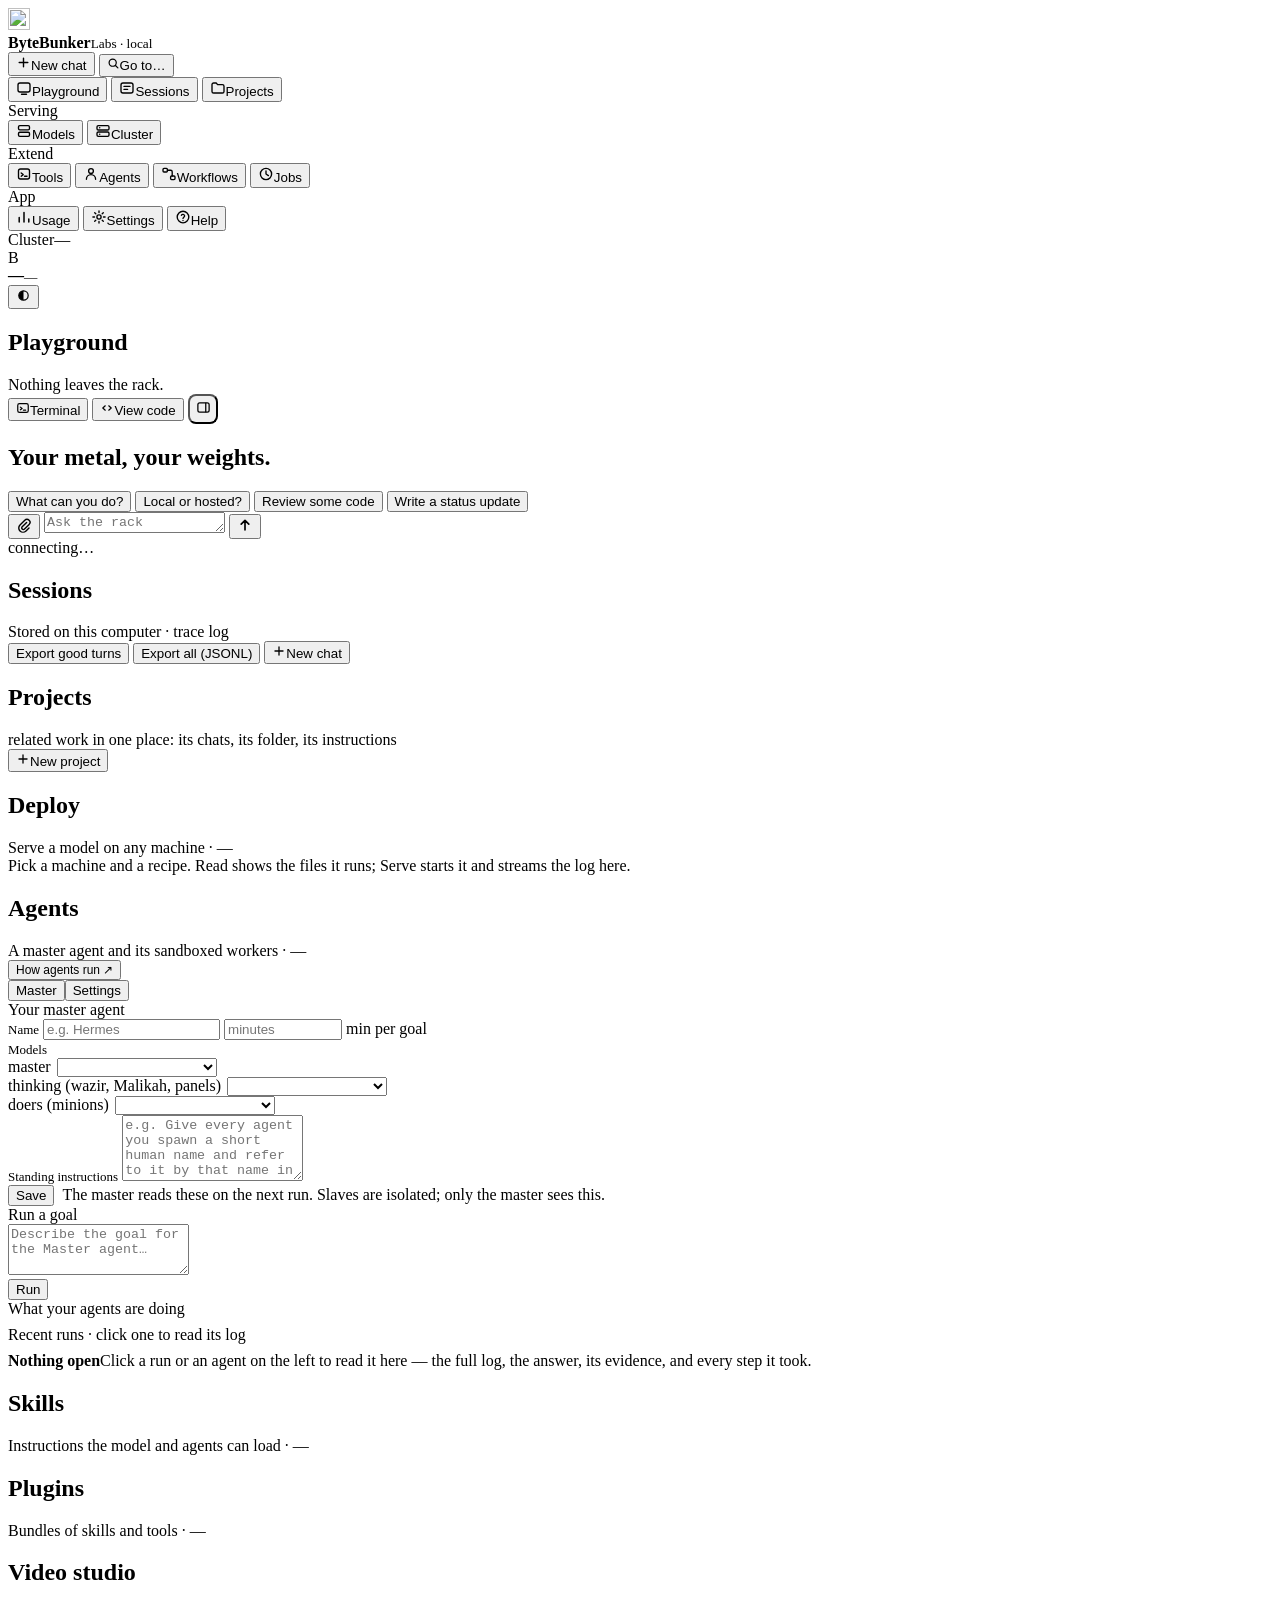
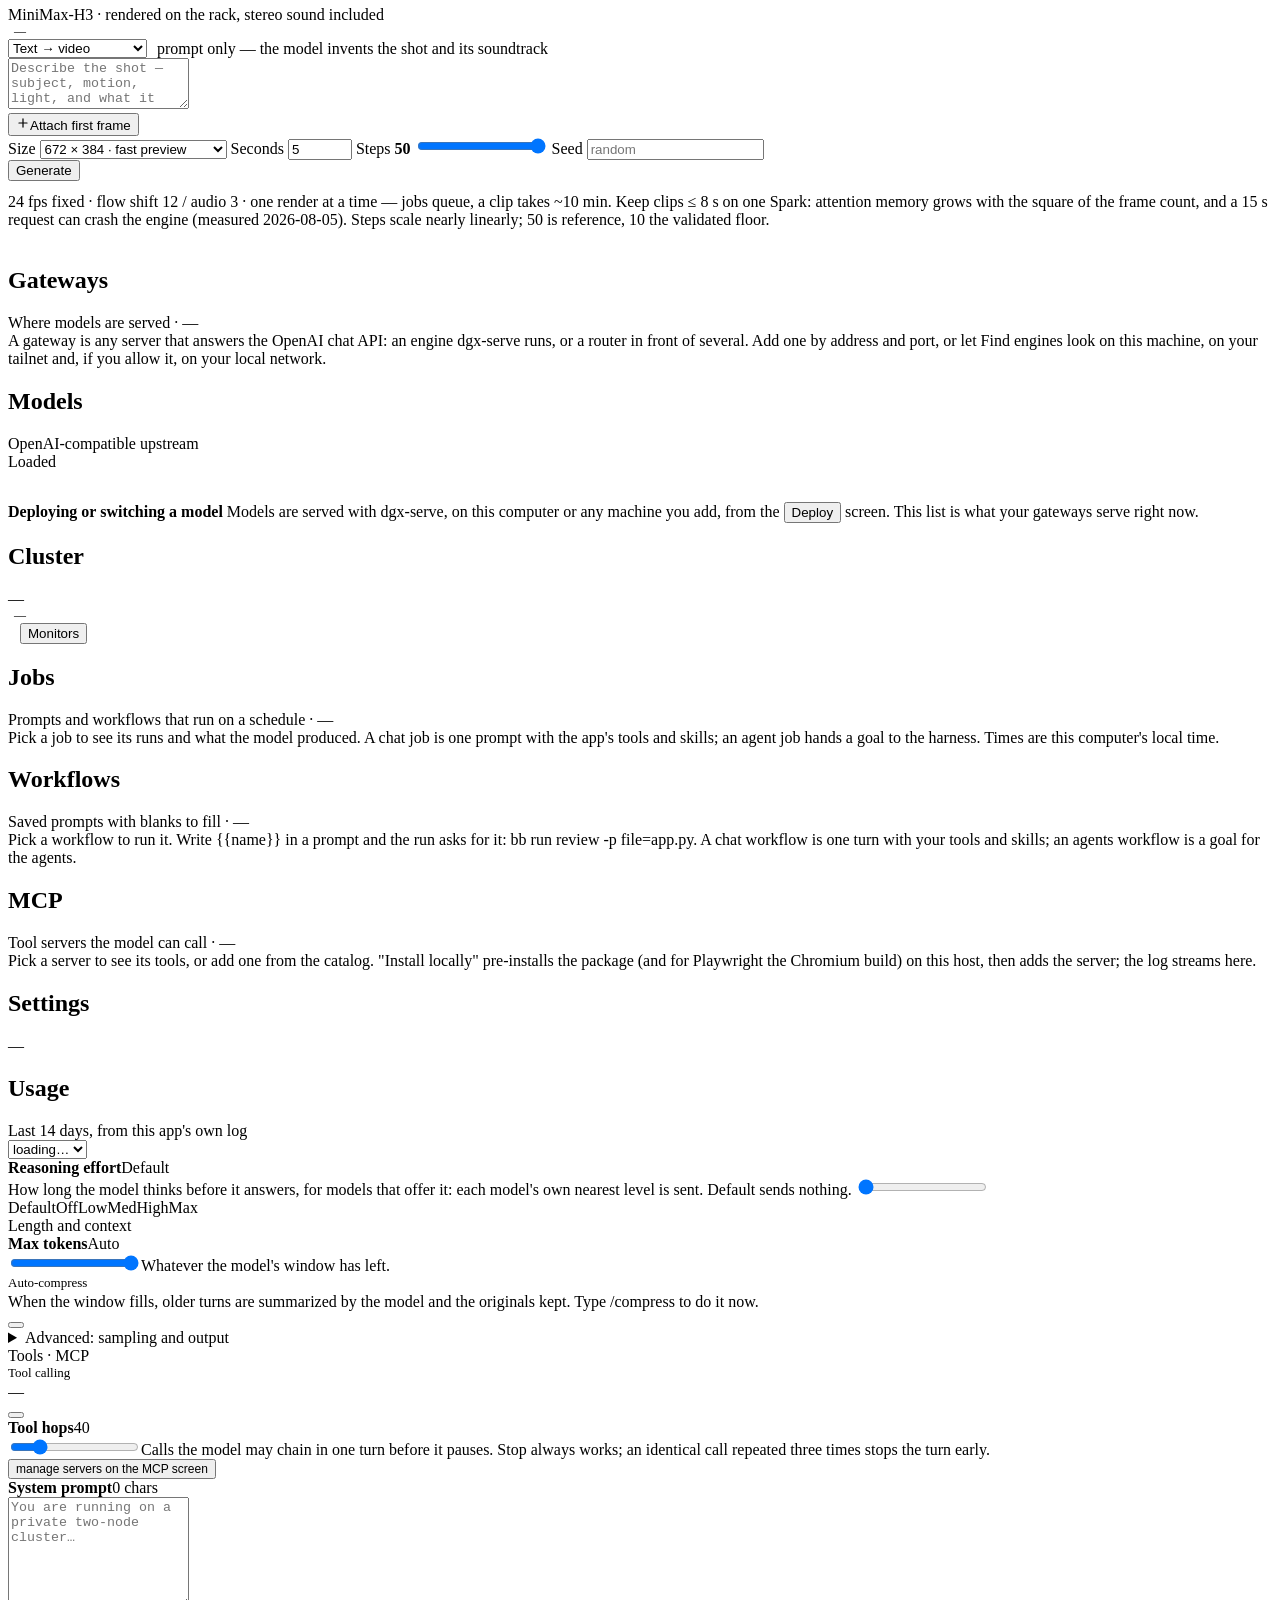
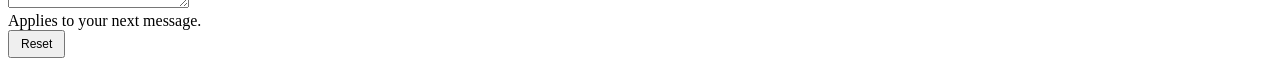
==== public/index.html @ a00d3d14 "Agents: Wrap up (the master answers now with what it has), a progress line while it works, and an ho" ====
<!doctype html>
<html lang="en">
<head>
<meta charset="utf-8">
<meta name="viewport" content="width=device-width, initial-scale=1">
<title>ByteBunker</title>
  <link rel="icon" href="/mark.svg" type="image/svg+xml">
<link rel="stylesheet" href="/console.css">
</head>
<body>
<div class="shell">

  <aside class="side">
    <div class="brand">
      <img class="brand-mark" src="/mark.svg" alt="" width="22" height="22">
      <div class="brand-name"><b>ByteBunker</b><small>Labs · local</small></div>
    </div>

    <button class="new-chat" id="new-chat"><svg width="15" height="15" viewBox="0 0 16 16" fill="none" stroke="currentColor" stroke-width="1.5" stroke-linecap="round"><path d="M8 3.4v9.2M3.4 8h9.2"/></svg>New chat</button>
    <button class="jump-btn" id="jump-btn" type="button" title="Jump to any screen, guide or action"><svg width="13" height="13" viewBox="0 0 16 16" fill="none" stroke="currentColor" stroke-width="1.5" stroke-linecap="round"><circle cx="7" cy="7" r="4.4"/><path d="m10.4 10.4 3 3"/></svg><span>Go to…</span><kbd></kbd></button>

    <nav class="nav">
      <button data-nav="playground"><svg width="16" height="16" viewBox="0 0 16 16" fill="none" stroke="currentColor" stroke-width="1.35" stroke-linecap="round"><rect x="2" y="3" width="12" height="9" rx="2"/><path d="M5.5 14.2h5"/></svg><span>Playground</span></button>
      <button data-nav="sessions"><svg width="16" height="16" viewBox="0 0 16 16" fill="none" stroke="currentColor" stroke-width="1.35" stroke-linecap="round"><rect x="2" y="3" width="12" height="10" rx="2"/><path d="M5 6.4h6M5 9.4h3.6"/></svg><span>Sessions</span></button>
      <button data-nav="projects"><svg width="16" height="16" viewBox="0 0 16 16" fill="none" stroke="currentColor" stroke-width="1.35" stroke-linejoin="round"><path d="M2 4.6A1.6 1.6 0 0 1 3.6 3h2.6l1.4 1.6h4.8A1.6 1.6 0 0 1 14 6.2v5.2a1.6 1.6 0 0 1-1.6 1.6H3.6A1.6 1.6 0 0 1 2 11.4z"/></svg><span>Projects</span></button>
      <button data-nav="video" id="nav-video" hidden><svg width="16" height="16" viewBox="0 0 16 16" fill="none" stroke="currentColor" stroke-width="1.35" stroke-linejoin="round"><rect x="2" y="3.2" width="12" height="9.6" rx="2"/><path d="M6.6 6l3.2 2-3.2 2z" fill="currentColor" stroke="none"/></svg><span>Video studio</span></button>
    </nav>

    <div class="nav-label">Serving</div>
    <nav class="nav">
      <button data-group="models" title="Models, Deploy and Gateways"><svg width="16" height="16" viewBox="0 0 16 16" fill="none" stroke="currentColor" stroke-width="1.35"><rect x="2.5" y="2.6" width="11" height="4.2" rx="1.3"/><rect x="2.5" y="9.2" width="11" height="4.2" rx="1.3"/></svg><span>Models</span></button>
      <button data-nav="cluster"><svg width="16" height="16" viewBox="0 0 16 16" fill="none" stroke="currentColor" stroke-width="1.35"><rect x="2" y="2.6" width="12" height="4.4" rx="1.3"/><rect x="2" y="9" width="12" height="4.4" rx="1.3"/><circle cx="4.7" cy="4.8" r="0.75" fill="currentColor" stroke="none"/><circle cx="4.7" cy="11.2" r="0.75" fill="currentColor" stroke="none"/></svg><span>Cluster</span></button>
    </nav>

    <div class="nav-label">Extend</div>
    <nav class="nav">
      <button data-group="tools" title="MCP servers, Skills and Plugins"><svg width="16" height="16" viewBox="0 0 16 16" fill="none" stroke="currentColor" stroke-width="1.35" stroke-linecap="round" stroke-linejoin="round"><rect x="2.5" y="3" width="11" height="10" rx="2"/><path d="M5.2 7l2 1.6-2 1.6M8.6 10.2h2.4"/></svg><span>Tools</span></button>
      <button data-nav="agents"><svg width="16" height="16" viewBox="0 0 16 16" fill="none" stroke="currentColor" stroke-width="1.35" stroke-linecap="round" stroke-linejoin="round"><circle cx="8" cy="5" r="2.4"/><path d="M3.4 13.2a4.6 4.6 0 0 1 9.2 0"/></svg><span>Agents</span></button>
      <button data-nav="workflows"><svg width="16" height="16" viewBox="0 0 16 16" fill="none" stroke="currentColor" stroke-width="1.35" stroke-linecap="round" stroke-linejoin="round"><rect x="2" y="2.4" width="4.4" height="3.6" rx="1"/><rect x="9.6" y="10" width="4.4" height="3.6" rx="1"/><path d="M6.4 4.2h3.2a1.6 1.6 0 0 1 1.6 1.6V10"/></svg><span>Workflows</span></button>
      <button data-nav="jobs"><svg width="16" height="16" viewBox="0 0 16 16" fill="none" stroke="currentColor" stroke-width="1.35" stroke-linecap="round" stroke-linejoin="round"><circle cx="8" cy="8" r="5.6"/><path d="M8 4.8V8l2.4 1.6"/></svg><span>Jobs</span></button>
    </nav>

    <div class="nav-label">App</div>
    <nav class="nav">
      <button data-nav="usage"><svg width="16" height="16" viewBox="0 0 16 16" fill="none" stroke="currentColor" stroke-width="1.5" stroke-linecap="round"><path d="M3.2 13V8.4M8 13V3.4M12.8 13v-3.1"/></svg><span>Usage</span></button>
      <button data-nav="settings"><svg width="16" height="16" viewBox="0 0 16 16" fill="none" stroke="currentColor" stroke-width="1.35" stroke-linecap="round" stroke-linejoin="round"><circle cx="8" cy="8" r="2.1"/><path d="M8 1.9v1.6M8 12.5v1.6M3.7 3.7l1.1 1.1M11.2 11.2l1.1 1.1M1.9 8h1.6M12.5 8h1.6M3.7 12.3l1.1-1.1M11.2 4.8l1.1-1.1"/></svg><span>Settings</span></button>
      <button type="button" id="nav-help"><svg width="16" height="16" viewBox="0 0 16 16" fill="none" stroke="currentColor" stroke-width="1.35" stroke-linecap="round"><circle cx="8" cy="8" r="5.8"/><path d="M6.4 6.3a1.7 1.7 0 0 1 3.2.6c0 1.1-1.6 1.4-1.6 2.5M8 11.4v.1"/></svg><span>Help</span></button>
    </nav>

    <div class="side-spacer"></div>

    <div class="side-cluster">
      <div class="side-cluster-head"><span>Cluster</span><span class="live" id="side-health"><span class="dot"></span>—</span></div>
      <div id="side-nodes" style="display:flex;flex-direction:column;gap:7px"></div>
    </div>

    <button type="button" class="update-chip" id="update-chip" hidden title="Check for a newer ByteBunker"><span class="dot"></span><span id="update-chip-text"></span></button>

    <div class="side-user">
      <div class="avatar" id="avatar">B</div>
      <div class="who"><b id="who-user">—</b><small class="mono" id="who-host">—</small></div>
      <button class="icon-btn" id="theme-btn" title="Toggle theme"><svg width="15" height="15" viewBox="0 0 16 16" fill="none" stroke="currentColor" stroke-width="1.3"><circle cx="8" cy="8" r="5"/><path d="M8 3a5 5 0 0 0 0 10z" fill="currentColor" stroke="none"/></svg></button>
    </div>
  </aside>

  <main>
    <div class="approvals" id="approvals" hidden></div>
    <aside class="help-panel" id="help-panel" hidden>
      <div class="help-top"><input class="text-input" id="help-search" placeholder="Search help"><button type="button" class="ghost-btn" id="help-home">Contents</button><button type="button" class="ghost-btn" id="help-close" aria-label="Close help">✕</button></div>
      <div class="help-body" id="help-body"></div>
    </aside>
    <div class="app-banner msg-note" id="app-banner" hidden><span id="app-banner-text"></span><button type="button" class="linky" id="app-banner-close">dismiss</button></div>
    <div class="chat-tabs sub-tabs group-tabs" id="group-models" hidden><button data-nav="models">Models</button><button data-nav="recipes">Deploy</button><button data-nav="gateways">Gateways</button></div>
    <div class="chat-tabs sub-tabs group-tabs" id="group-tools" hidden><button data-nav="mcp">MCP servers</button><button data-nav="skills">Skills</button><button data-nav="plugins">Plugins</button></div>
    <!-- Playground -->
    <section class="screen on" id="screen-playground">
      <header>
        <h1>Playground</h1><span class="sub">Nothing leaves the rack.</span><div class="grow"></div>
        <select class="text-input" id="project-select" title="The project this chat belongs to: its instructions, its folder" hidden style="max-width:190px;height:30px;padding:2px 8px;font-size:12.5px"></select>
        <button class="ghost-btn" id="terminal-btn" title="Continue this chat in a terminal, with bb, in the project's folder"><svg width="14" height="14" viewBox="0 0 16 16" fill="none" stroke="currentColor" stroke-width="1.4" stroke-linecap="round" stroke-linejoin="round"><rect x="2" y="3" width="12" height="10" rx="2"/><path d="M5 7l2 1.5L5 10M8.5 10.5H11"/></svg>Terminal</button>
        <button class="ghost-btn" id="code-btn"><svg width="14" height="14" viewBox="0 0 16 16" fill="none" stroke="currentColor" stroke-width="1.4" stroke-linecap="round" stroke-linejoin="round"><path d="M6 5.5 3.2 8 6 10.5M10 5.5 12.8 8 10 10.5"/></svg>View code</button>
        <button class="icon-btn" id="panel-btn" title="Toggle panel" style="width:30px;height:30px;border-radius:8px"><svg width="15" height="15" viewBox="0 0 16 16" fill="none" stroke="currentColor" stroke-width="1.35"><rect x="2" y="3" width="12" height="10" rx="2"/><path d="M10.4 3v10"/></svg></button>
      </header>
      <div class="chat-tabs" id="chat-tabs" hidden>
        <button class="on" data-view="chat">Chat</button>
        <button data-view="activity">Activity <span class="n" id="tab-activity-n"></span></button>
        <button data-view="files">Files <span class="n" id="tab-files-n"></span></button>
      </div>
      <div class="transcript" id="transcript">
        <div class="empty" id="empty-state">
          <h2>Your metal, your weights.</h2>
          <div class="first-run" id="first-run" hidden>
            <b>No engines connected yet</b>
            <span>ByteBunker talks to any OpenAI-compatible engine: litellm, vLLM, Ollama, LM Studio, llama.cpp. Let it look on this machine, your tailnet and, if you allow it, your local network. Or add one by address.</span>
            <div class="first-run-acts"><button class="solid-btn" id="first-run-find" type="button">Find engines</button><button class="ghost-btn" id="first-run-add" type="button">Add by address</button></div>
          </div>
          <div class="chips" id="starter-chips">
            <button class="chip-btn" data-chip="Explain what you can help me with, and what you cannot, in five short lines.">What can you do?</button>
            <button class="chip-btn" data-chip="Summarize the trade-offs between running a model on my own hardware and using a hosted API, in a table.">Local or hosted?</button>
            <button class="chip-btn" data-fill="Review this code for bugs and risky changes, most serious first:">Review some code</button>
            <button class="chip-btn" data-fill="Turn these notes into a clear, short status update for my team:">Write a status update</button>
          </div>
        </div>
        <div class="msgs" id="msgs" hidden></div>
        <div class="side-view" id="activity-view" hidden></div>
        <div class="side-view" id="files-view" hidden></div>
      </div>
      <div class="composer-wrap">
        <div class="composer">
          <div id="active-skills" class="active-skills" hidden></div>
          <div id="attach-chips" class="attach-chips" hidden></div>
          <div class="composer-box" id="composer-box">
            <button class="attach-btn" id="attach-btn" title="Attach files or images (or drop / paste them)" type="button"><svg width="16" height="16" viewBox="0 0 16 16" fill="none" stroke="currentColor" stroke-width="1.4" stroke-linecap="round" stroke-linejoin="round"><path d="M10.6 5.4 6.2 9.8a1.6 1.6 0 0 0 2.3 2.3l4.6-4.6a3 3 0 0 0-4.3-4.3L4 7.9a4.2 4.2 0 0 0 6 6l3-3"/></svg></button>
            <input type="file" id="attach-input" multiple hidden>
            <textarea id="input" rows="1" placeholder="Ask the rack something… (drop files or paste images here)"></textarea>
            <button class="send-btn" id="send-btn" title="Send"><svg width="16" height="16" viewBox="0 0 16 16" fill="none" stroke="currentColor" stroke-width="1.7" stroke-linecap="round" stroke-linejoin="round"><path d="M8 12.8V3.5M4.2 7.2 8 3.4l3.8 3.8"/></svg></button>
          </div>
          <div class="serving-line mono"><span id="serving-line">connecting…</span></div>
        </div>
      </div>
    </section>

    <!-- Sessions -->
    <section class="screen" id="screen-sessions">
      <header><h1>Sessions</h1><span class="sub">Stored on this computer · <span id="traces-sub">trace log</span></span><div class="grow"></div>
        <button class="ghost-btn" id="export-good" title="Turns you marked good, as chat-format JSONL with tools and reasoning">Export good turns</button>
        <button class="ghost-btn" id="export-all" title="Every turn ever recorded, as chat-format JSONL with tools and reasoning. Keys and passwords are redacted heuristically.">Export all (JSONL)</button>
        <button class="ghost-btn" id="new-chat-2"><svg width="14" height="14" viewBox="0 0 16 16" fill="none" stroke="currentColor" stroke-width="1.5" stroke-linecap="round"><path d="M8 3.4v9.2M3.4 8h9.2"/></svg>New chat</button>
      </header>
      <div class="scroll"><div id="sessions-box"></div></div>
    </section>

    <!-- Projects -->
    <section class="screen" id="screen-projects">
      <header><h1>Projects</h1><span class="sub" id="projects-sub">related work in one place: its chats, its folder, its instructions</span><div class="grow"></div>
        <button class="ghost-btn" id="new-project"><svg width="14" height="14" viewBox="0 0 16 16" fill="none" stroke="currentColor" stroke-width="1.5" stroke-linecap="round"><path d="M8 3.4v9.2M3.4 8h9.2"/></svg>New project</button>
      </header>
      <div class="scroll"><div id="projects-box" style="display:flex;flex-direction:column;gap:12px"></div></div>
    </section>

    <!-- Agents -->
    <section class="screen" id="screen-recipes">
      <header><h1>Deploy</h1><span class="sub">Serve a model on any machine · <span id="recipes-sub">—</span></span></header>
      <div class="scroll agents-grid">
        <div class="agents-left" id="recipes-left"></div>
        <aside class="agents-detail" id="recipes-detail"><div class="hint">Pick a machine and a recipe. Read shows the files it runs; Serve starts it and streams the log here.</div></aside>
      </div>
    </section>

    <section class="screen" id="screen-agents">
      <header><h1>Agents</h1><span class="sub">A master agent and its sandboxed workers · <span id="agents-sub">—</span></span><div class="grow"></div><button type="button" class="ghost-btn" id="agents-how" style="font-size:12px" title="On bytebunkerlabs.ai: how agents run, their sandbox and their access to your data">How agents run ↗</button></header>
      <div class="chat-tabs sub-tabs" id="agents-tabs"><button class="on" data-atab="master">Master</button><button data-atab="settings">Settings</button></div>
      <div class="scroll agents-grid">
        <div class="agents-left">
        <div class="card" id="agents-summary" data-apane="master"></div>
        <div id="agents-topology" class="card" data-apane="settings"></div>
        <div class="card" id="agents-master" data-apane="settings">
          <div class="glabel">Your master agent</div>
          <div class="prow" style="flex-direction:row;align-items:center;gap:10px">
            <b style="font-size:13px;font-weight:500;white-space:nowrap">Name</b>
            <input class="text-input" id="master-name" placeholder="e.g. Hermes" style="flex:1">
            <input class="text-input" id="run-timeout" type="number" min="5" max="1440" step="5" title="Wall-clock cap on one goal, in minutes" placeholder="minutes" style="width:110px">
            <span class="hint">min per goal</span>
          </div>
          <div class="prow" style="flex-direction:row;align-items:center;gap:10px;flex-wrap:wrap">
            <b style="font-size:13px;font-weight:500;white-space:nowrap">Models</b>
            <label class="hint" style="display:flex;align-items:center;gap:6px">master <select class="text-input" id="model-master" style="min-width:160px"></select></label>
            <label class="hint" style="display:flex;align-items:center;gap:6px">thinking (wazir, Malikah, panels) <select class="text-input" id="model-thinking" style="min-width:160px"></select></label>
            <label class="hint" style="display:flex;align-items:center;gap:6px">doers (minions) <select class="text-input" id="model-slave" style="min-width:160px"></select></label>
          </div>
          <div class="prow">
            <b style="font-size:13px;font-weight:500">Standing instructions</b>
            <textarea class="sys-input" id="master-instructions" rows="4" placeholder="e.g. Give every agent you spawn a short human name and refer to it by that name in all your updates."></textarea>
          </div>
          <div style="display:flex;gap:8px;align-items:center">
            <button class="solid-btn" id="master-save">Save</button>
            <span class="hint" id="master-note">The master reads these on the next run. Slaves are isolated; only the master sees this.</span>
          </div>
        </div>
        <div class="card" id="agents-launch" data-apane="master">
          <div class="glabel">Run a goal</div>
          <textarea id="agent-goal" class="sys-input" rows="3" placeholder="Describe the goal for the Master agent…"></textarea>
          <div style="display:flex;gap:8px;align-items:center">
            <button class="solid-btn" id="agent-run">Run</button>
            <button class="ghost-btn" id="agent-wrap" hidden title="The master answers now with what it has: no new workers">Wrap up</button>
            <button class="ghost-btn" id="agent-stop" hidden>Stop</button>
            <span class="hint" id="agent-launch-note"></span>
          </div>
          <pre id="agent-stream" class="skill-body" hidden style="max-height:420px"></pre>
        </div>
        <div data-apane="master">
          <div class="glabel" style="margin-bottom:8px">What your agents are doing</div>
          <div id="agents-slaves" class="cards-col"></div>
        </div>
        <div data-apane="master">
          <div class="glabel" style="margin-bottom:8px">Recent runs · click one to read its log</div>
          <div id="agents-runs" class="cards-col"></div>
        </div>
        </div>
        <aside id="agents-detail" class="agents-detail card">
          <div class="empty-state"><b>Nothing open</b><span>Click a run or an agent on the left to read it here — the full log, the answer, its evidence, and every step it took.</span></div>
        </aside>
      </div>
    </section>

    <!-- Skills -->
    <section class="screen" id="screen-skills">
      <header><h1>Skills</h1><span class="sub">Instructions the model and agents can load · <span id="skills-sub">—</span></span></header>
      <div class="scroll"><div id="skills-box" class="cards-col"></div></div>
    </section>

    <!-- Plugins -->
    <section class="screen" id="screen-plugins">
      <header><h1>Plugins</h1><span class="sub">Bundles of skills and tools · <span id="plugins-sub">—</span></span></header>
      <div class="scroll"><div id="plugins-box" class="cards-col"></div></div>
    </section>

    <!-- Video studio -->
    <section class="screen" id="screen-video">
      <header>
        <h1>Video studio</h1><span class="sub">MiniMax-H3 · rendered on the rack, stereo sound included</span><div class="grow"></div>
        <span class="live mono" id="video-live" style="display:flex;align-items:center;gap:6px;font-size:12px;color:var(--muted)"><span class="dot"></span>—</span>
      </header>
      <div class="scroll" style="display:flex;flex-direction:column;gap:18px">

        <div class="vcompose">
          <div style="display:flex;align-items:center;gap:10px;flex-wrap:wrap">
            <select class="text-input" id="vid-task" style="width:auto">
              <option value="t2va">Text → video</option>
              <option value="fl2va">First frame → video</option>
              <option value="ref2va">Reference → video</option>
            </select>
            <span class="hint" id="vid-task-hint">prompt only — the model invents the shot and its soundtrack</span>
          </div>

          <textarea class="sys-input" id="vid-prompt" rows="3" placeholder="Describe the shot — subject, motion, light, and what it should sound like…"></textarea>

          <div style="display:flex;align-items:center;gap:8px;flex-wrap:wrap" id="vid-ref-row" hidden>
            <button class="ghost-btn" id="vid-attach"><svg width="14" height="14" viewBox="0 0 16 16" fill="none" stroke="currentColor" stroke-width="1.4" stroke-linecap="round"><path d="M8 3.4v9.2M3.4 8h9.2"/></svg><span id="vid-attach-label">Attach first frame</span></button>
            <input type="file" id="vid-file" hidden>
            <div id="vid-chips" style="display:flex;gap:6px;flex-wrap:wrap"></div>
          </div>

          <div class="vparams">
            <label class="vparam"><span>Size</span>
              <select class="text-input" id="vid-size">
                <option value="672x384" selected>672 × 384 · fast preview</option>
                <option value="384x672">384 × 672 · fast portrait</option>
                <option value="1344x768">1344 × 768 · reference 16:9</option>
                <option value="768x1344">768 × 1344 · 9:16</option>
                <option value="768x768">768 × 768 · 1:1</option>
                <option value="1024x768">1024 × 768 · 4:3</option>
                <option value="1792x768">1792 × 768 · 21:9</option>
              </select>
            </label>
            <label class="vparam"><span>Seconds</span>
              <input class="text-input" id="vid-dur" type="number" min="4" max="15" step="0.1" value="5">
            </label>
            <label class="vparam"><span>Steps <b class="mono" id="vid-steps-val">50</b></span>
              <input type="range" id="vid-steps" min="10" max="50" step="1" value="50">
            </label>
            <label class="vparam"><span>Seed</span>
              <input class="text-input" id="vid-seed" placeholder="random">
            </label>
          </div>

          <div style="display:flex;align-items:center;gap:12px;flex-wrap:wrap">
            <button class="solid-btn" id="vid-go">Generate</button>
            <span class="hint">24 fps fixed · flow shift 12 / audio 3 · one render at a time — jobs queue, a clip takes ~10 min. Keep clips ≤ 8 s on one Spark: attention memory grows with the square of the frame count, and a 15 s request can crash the engine (measured 2026-08-05). Steps scale nearly linearly; 50 is reference, 10 the validated floor.</span>
          </div>
          <span class="hint" id="vid-err" style="color:var(--err)"></span>
        </div>

        <div class="empty-state" id="vid-empty" hidden><b id="vid-empty-title">—</b><span id="vid-empty-body"></span></div>
        <div id="vid-jobs" style="display:flex;flex-direction:column;gap:12px"></div>
      </div>
    </section>

    <!-- Models -->
    <section class="screen" id="screen-gateways">
      <header><h1>Gateways</h1><span class="sub">Where models are served · <span id="gateways-sub">—</span></span></header>
      <div class="scroll agents-grid">
        <div class="agents-left" id="gateways-left"></div>
        <aside class="agents-detail" id="gateways-detail"><div class="hint">A gateway is any server that answers the OpenAI chat API: an engine dgx-serve runs, or a router in front of several. Add one by address and port, or let Find engines look on this machine, on your tailnet and, if you allow it, on your local network.</div></aside>
      </div>
    </section>

    <section class="screen" id="screen-models">
      <header><h1>Models</h1><span class="sub" id="models-sub">OpenAI-compatible upstream</span></header>
      <div class="scroll" style="display:flex;flex-direction:column;gap:22px">
        <div style="display:flex;flex-direction:column;gap:9px">
          <span class="kv-label" style="font-weight:500">Loaded</span>
          <div id="loaded-models" style="display:flex;flex-direction:column;gap:9px"></div>
        </div>
        <div class="empty-state">
          <b>Deploying or switching a model</b>
          <span>Models are served with dgx-serve, on this computer or any machine you add, from the <button class="linky" type="button" id="models-to-recipes">Deploy</button> screen. This list is what your gateways serve right now.</span>
        </div>
      </div>
    </section>

    <!-- Fine-tuning -->

    <!-- Batch -->

    <!-- Cluster -->
    <section class="screen" id="screen-cluster">
      <header>
        <h1>Cluster</h1><span class="sub" id="cluster-sub">—</span><div class="grow"></div>
        <span class="live mono" style="display:flex;align-items:center;gap:6px;font-size:12px;color:var(--muted)" id="cluster-poll"><span class="dot"></span>—</span>
        <button class="ghost-btn" id="cluster-monitors-btn" type="button" style="margin-left:12px">Monitors</button>
      </header>
      <div class="scroll">
        <div id="cluster-monitors" hidden></div>
        <div id="cluster-note"></div>
        <div class="rk-summary" id="cluster-summary" hidden></div>
        <div class="rk-units" id="node-cards"></div>
        <div id="agents-obs" class="card-grid" style="margin-top:14px"></div>
        <div class="netcheck" id="netcheck-card" hidden>
          <div class="netcheck-head">
            <div>
              <b>Is it local?</b>
              <span class="hint">Every established connection of the serving engine, audited from inside its own pid namespace and tagged LOCAL or INTERNET. Measured, not assumed.</span>
            </div>
            <button class="ghost-btn" id="netcheck-btn">Verify now</button>
          </div>
          <pre class="netcheck-out mono" id="netcheck-out" hidden></pre>
          <div class="netcheck-verdict mono" id="netcheck-verdict"></div>
        </div>
      </div>
    </section>

    <!-- Usage -->
    <!-- Scheduled jobs -->
    <section class="screen" id="screen-jobs">
      <header><h1>Jobs</h1><span class="sub">Prompts and workflows that run on a schedule · <span id="jobs-sub">—</span></span></header>
      <div class="scroll agents-grid">
        <div class="agents-left" id="jobs-left"></div>
        <aside class="agents-detail" id="jobs-detail"><div class="hint">Pick a job to see its runs and what the model produced. A chat job is one prompt with the app's tools and skills; an agent job hands a goal to the harness. Times are this computer's local time.</div></aside>
      </div>
    </section>

    <!-- Workflows -->
    <section class="screen" id="screen-workflows">
      <header><h1>Workflows</h1><span class="sub">Saved prompts with blanks to fill · <span id="workflows-sub">—</span></span></header>
      <div class="scroll agents-grid">
        <div class="agents-left" id="workflows-left"></div>
        <aside class="agents-detail" id="workflows-detail"><div class="hint">Pick a workflow to run it. Write {{name}} in a prompt and the run asks for it: bb run review -p file=app.py. A chat workflow is one turn with your tools and skills; an agents workflow is a goal for the agents.</div></aside>
      </div>
    </section>

    <!-- MCP servers -->
    <section class="screen" id="screen-mcp">
      <header><h1>MCP</h1><span class="sub">Tool servers the model can call · <span id="mcp-sub">—</span></span></header>
      <div class="scroll agents-grid">
        <div class="agents-left" id="mcp-left"></div>
        <aside class="agents-detail" id="mcp-detail"><div class="hint">Pick a server to see its tools, or add one from the catalog. "Install locally" pre-installs the package (and for Playwright the Chromium build) on this host, then adds the server; the log streams here.</div></aside>
      </div>
    </section>

    <section class="screen" id="screen-settings">
      <header><h1>Settings</h1><span class="sub" id="settings-sub">—</span></header>
      <div class="scroll"><div class="cards-col" id="settings-box"></div></div>
    </section>

    <section class="screen" id="screen-usage">
      <header><h1>Usage</h1><span class="sub">Last 14 days, from this app's own log</span></header>
      <div class="scroll" style="display:flex;flex-direction:column;gap:14px" id="usage-box"></div>
    </section>
  </main>

  <!-- right panel -->
  <aside class="panel on" id="panel">
    <!-- params view -->
    <div id="panel-params" style="display:flex;flex-direction:column;height:100%;overflow:hidden">
      <div class="panel-scroll">
        <div class="pgroup">
          <div class="model-select">
            <select id="model-select"><option>loading…</option></select>
          </div>
          <div class="model-facts" id="model-facts"></div>
        </div>

        <div class="pgroup">
          <div class="prow">
            <div class="head"><b style="font-weight:600">Reasoning effort</b><span class="val" id="effort-val">Default</span></div>
            <span class="hint">How long the model thinks before it answers, for models that offer it: each model's own nearest level is sent. Default sends nothing.</span>
            <input type="range" id="effort" min="0" max="5" step="1" value="0">
            <div class="scale"><span>Default</span><span>Off</span><span>Low</span><span>Med</span><span>High</span><span>Max</span></div>
          </div>
        </div>

        <div class="pgroup">
          <span class="glabel">Length and context</span>
          <div class="prow"><div class="head"><b>Max tokens</b><span class="val" id="max-val">Auto</span></div><input type="range" id="maxtok" min="0" max="18" step="1" value="18"><span class="hint" id="max-hint">Whatever the model's window has left.</span></div>
          <div class="prow" style="flex-direction:row;align-items:center;justify-content:space-between;gap:12px">
            <div style="display:flex;flex-direction:column;gap:2px"><b style="font-size:13px;font-weight:500">Auto-compress</b><span class="hint">When the window fills, older turns are summarized by the model and the originals kept. Type <span class="mono">/compress</span> to do it now.</span></div>
            <button class="switch on" id="compress-switch"><span></span></button>
          </div>
        </div>

        <details class="pgroup adv" id="adv-params">
          <summary class="glabel">Advanced: sampling and output</summary>
          <div class="prow"><div class="head"><b>Temperature</b><span class="val" id="temp-val">0.70</span></div><input type="range" id="temp" min="0" max="2" step="0.05" value="0.7"></div>
          <div class="prow"><div class="head"><b>Top-p</b><span class="val" id="topp-val">0.95</span></div><input type="range" id="topp" min="0.05" max="1" step="0.01" value="0.95"></div>
          <div class="prow"><div class="head"><b>Top-k</b><span class="val" id="topk-val">40</span></div><input type="range" id="topk" min="0" max="200" step="1" value="40"></div>
          <div class="prow"><div class="head"><b>Repetition penalty</b><span class="val" id="rep-val">1.05</span></div><input type="range" id="rep" min="1" max="1.5" step="0.01" value="1.05"></div>
          <div class="prow" style="flex-direction:row;align-items:center;justify-content:space-between;gap:10px">
            <div style="display:flex;flex-direction:column;gap:2px"><b style="font-size:13px;font-weight:500">Seed</b><span class="hint">0 = nondeterministic</span></div>
            <input class="text-input" id="seed" value="0" style="width:88px;text-align:right">
          </div>
          <div class="prow" style="flex-direction:row;align-items:center;justify-content:space-between;gap:12px">
            <div style="display:flex;flex-direction:column;gap:2px"><b style="font-size:13px;font-weight:500">JSON mode</b><span class="hint">Constrain output to valid JSON.</span></div>
            <button class="switch" id="json-switch"><span></span></button>
          </div>
          <div class="prow">
            <b style="font-size:13px;font-weight:500">Stop sequences</b>
            <input class="text-input" id="stops" placeholder="comma separated">
          </div>
        </details>

        <div class="pgroup">
          <span class="glabel">Tools · MCP</span>
          <div class="prow" style="flex-direction:row;align-items:center;justify-content:space-between;gap:12px">
            <div style="display:flex;flex-direction:column;gap:2px"><b style="font-size:13px;font-weight:500">Tool calling</b><span class="hint" id="tools-count">—</span></div>
            <button class="switch on" id="tools-switch"><span></span></button>
          </div>
          <div class="prow"><div class="head"><b>Tool hops</b><span class="val" id="maxhops-val">40</span></div><input type="range" id="maxhops" min="1" max="200" step="1" value="40"><span class="hint">Calls the model may chain in one turn before it pauses. Stop always works; an identical call repeated three times stops the turn early.</span></div>
          <div id="tools-box" style="display:flex;flex-direction:column;gap:7px"></div>
          <button class="linky" type="button" id="mcp-manage" style="align-self:flex-start;font-size:12px">manage servers on the MCP screen</button>
        </div>

        <div class="pgroup">
          <div class="prow">
            <div class="head"><b style="font-weight:600">System prompt</b><span class="val" id="sys-len">0 chars</span></div>
            <textarea class="sys-input" id="sys" rows="7" placeholder="You are running on a private two-node cluster…"></textarea>
          </div>
        </div>
      </div>
      <div class="panel-foot">
        <span class="note">Applies to your next message.</span>
        <div class="grow" style="flex:1"></div>
        <button class="ghost-btn" id="reset-params" style="padding:5px 11px;font-size:12px">Reset</button>
      </div>
    </div>

    <!-- code view -->
    <div id="panel-code" style="display:none;flex-direction:column;height:100%;overflow:hidden">
      <div class="panel-head">
        <b>Request</b><small class="mono">python · openai</small>
        <div style="flex:1"></div>
        <button class="icon-btn" id="code-close" style="width:26px;height:26px"><svg width="13" height="13" viewBox="0 0 16 16" fill="none" stroke="currentColor" stroke-width="1.5" stroke-linecap="round"><path d="M4 4l8 8M12 4l-8 8"/></svg></button>
      </div>
      <div class="code-scroll"><pre id="code-snippet"></pre></div>
      <div class="code-foot">Endpoint is plain OpenAI-compatible — point any SDK at <span class="mono" id="code-endpoint" style="color:var(--muted)"></span>.</div>
    </div>
  </aside>
</div>

<script src="/console.js"></script>
</body>
</html>
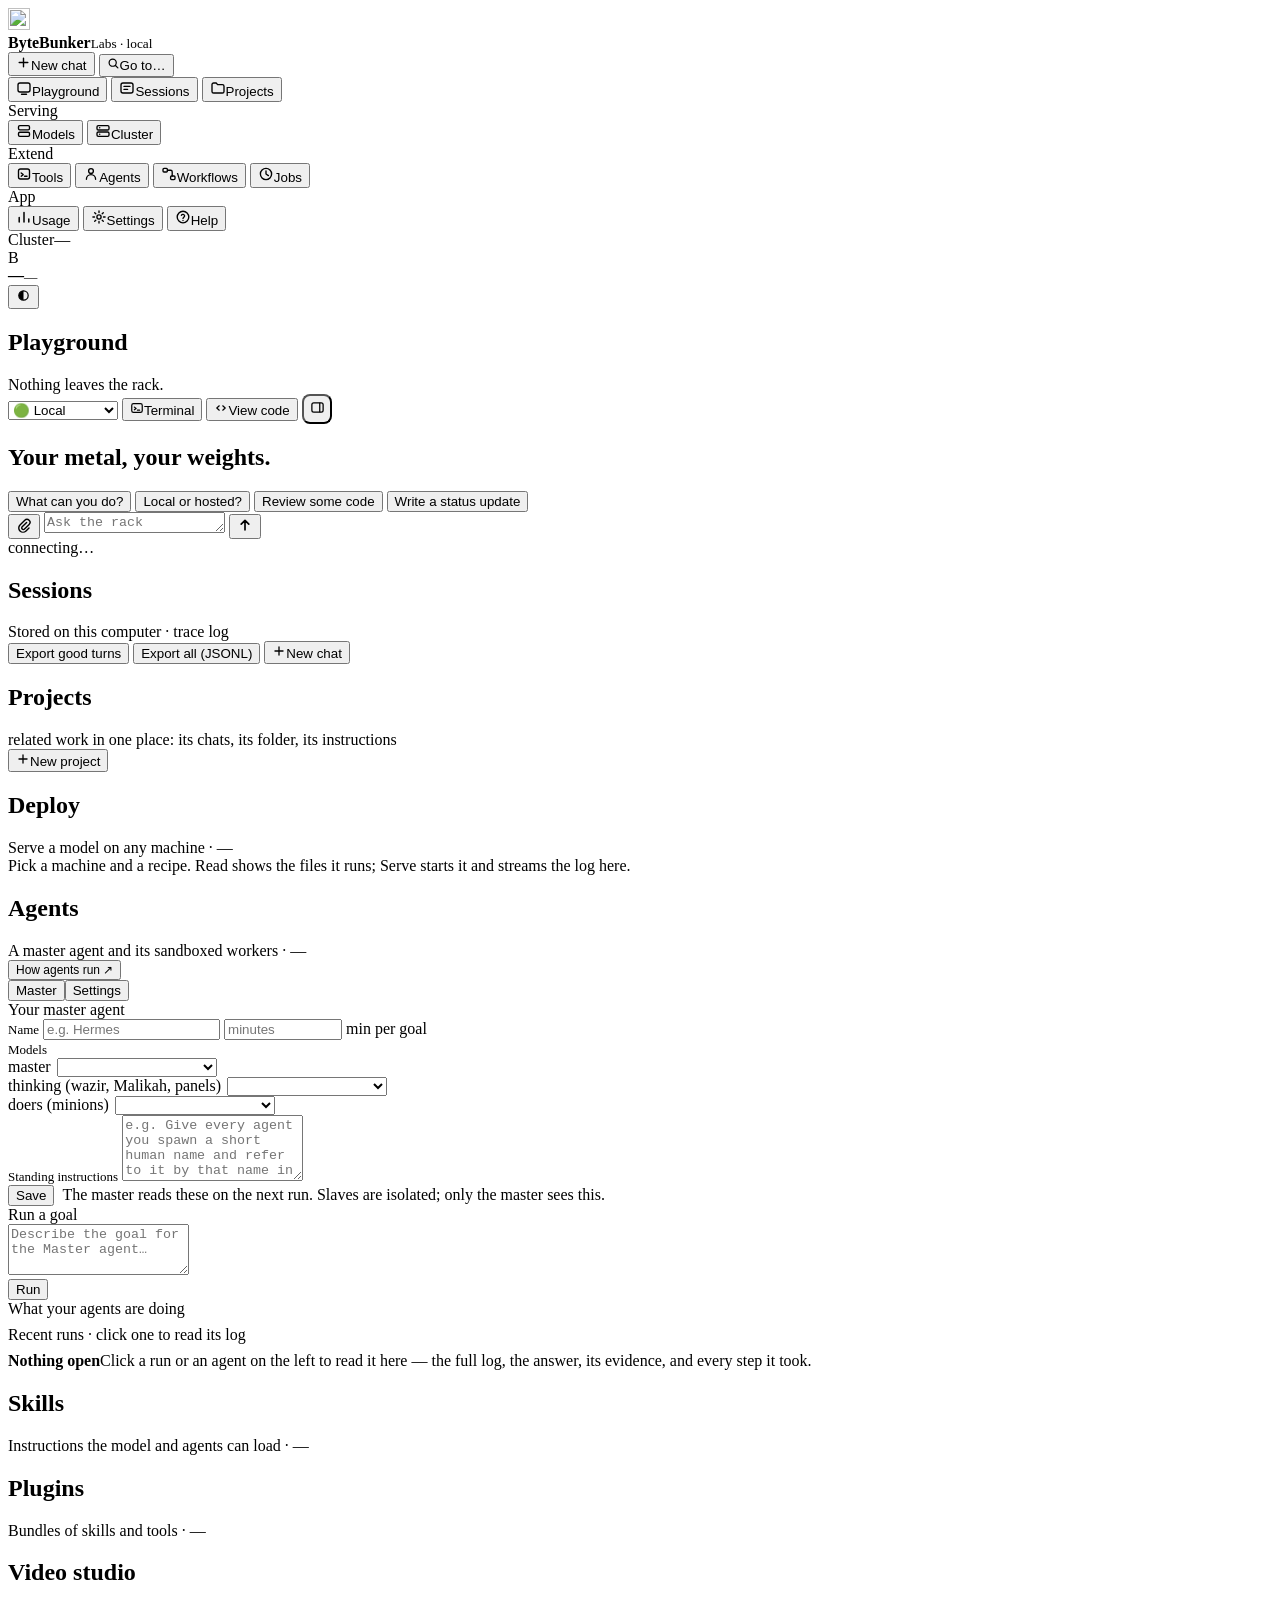
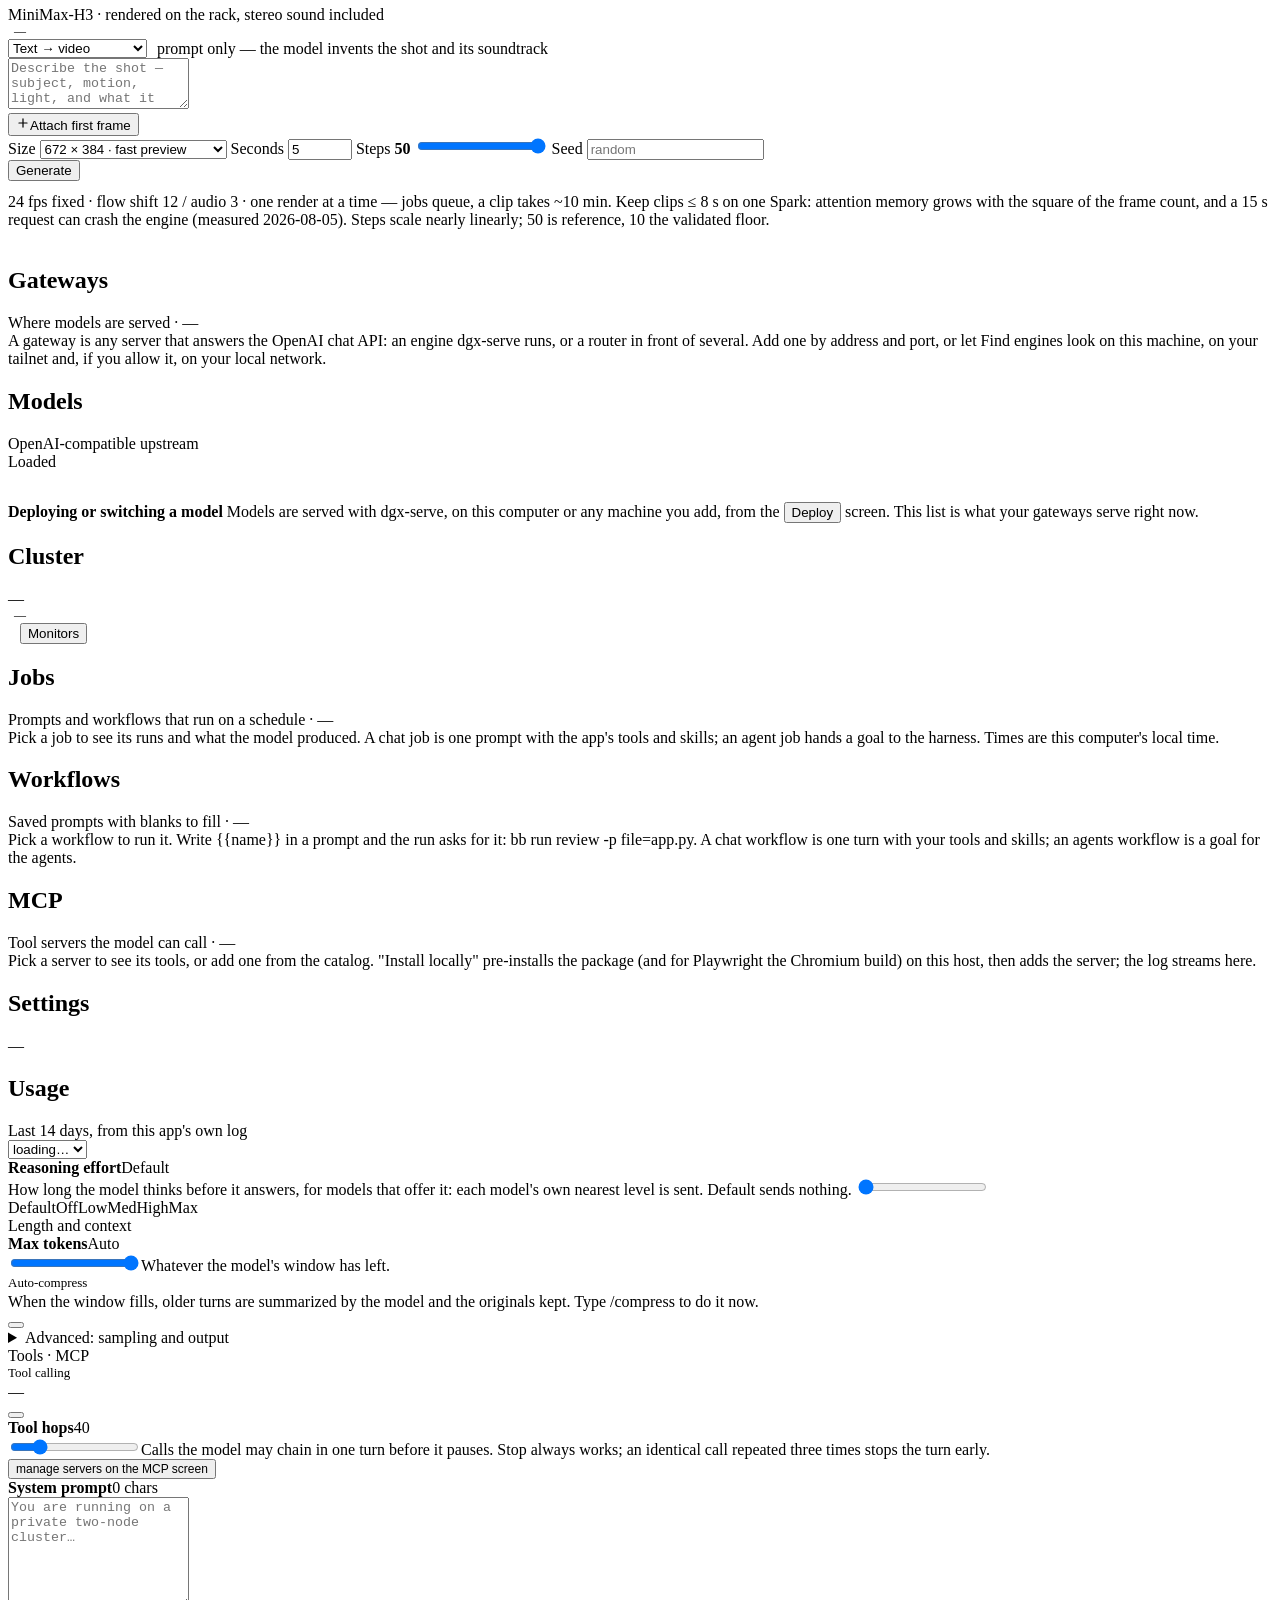
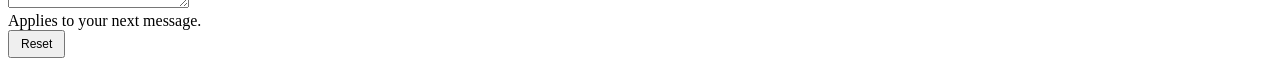
==== commit 84a7173e: "Chats: every terminal command sandboxed by default; Local, Web or Full access per chat, changeable m" ====
--- a/public/index.html
+++ b/public/index.html
@@ -77,10 +77,14 @@
       <header>
         <h1>Playground</h1><span class="sub">Nothing leaves the rack.</span><div class="grow"></div>
         <select class="text-input" id="project-select" title="The project this chat belongs to: its instructions, its folder" hidden style="max-width:190px;height:30px;padding:2px 8px;font-size:12.5px"></select>
+        <select class="text-input access-select" id="access-select" title="What this chat's terminal commands may reach: you can change it any time">
+          <option value="local">&#x1F7E2; Local</option><option value="web">&#x1F7E1; Web</option><option value="full">&#x1F534; Full access</option>
+        </select>
         <button class="ghost-btn" id="terminal-btn" title="Continue this chat in a terminal, with bb, in the project's folder"><svg width="14" height="14" viewBox="0 0 16 16" fill="none" stroke="currentColor" stroke-width="1.4" stroke-linecap="round" stroke-linejoin="round"><rect x="2" y="3" width="12" height="10" rx="2"/><path d="M5 7l2 1.5L5 10M8.5 10.5H11"/></svg>Terminal</button>
         <button class="ghost-btn" id="code-btn"><svg width="14" height="14" viewBox="0 0 16 16" fill="none" stroke="currentColor" stroke-width="1.4" stroke-linecap="round" stroke-linejoin="round"><path d="M6 5.5 3.2 8 6 10.5M10 5.5 12.8 8 10 10.5"/></svg>View code</button>
         <button class="icon-btn" id="panel-btn" title="Toggle panel" style="width:30px;height:30px;border-radius:8px"><svg width="15" height="15" viewBox="0 0 16 16" fill="none" stroke="currentColor" stroke-width="1.35"><rect x="2" y="3" width="12" height="10" rx="2"/><path d="M10.4 3v10"/></svg></button>
       </header>
+      <div class="full-access-bar" id="full-access-bar" hidden>Full access: this chat's commands run as you, with no sandbox (your files, keys and the network). Switch back to Local or Web at the top.</div>
       <div class="chat-tabs" id="chat-tabs" hidden>
         <button class="on" data-view="chat">Chat</button>
         <button data-view="activity">Activity <span class="n" id="tab-activity-n"></span></button>
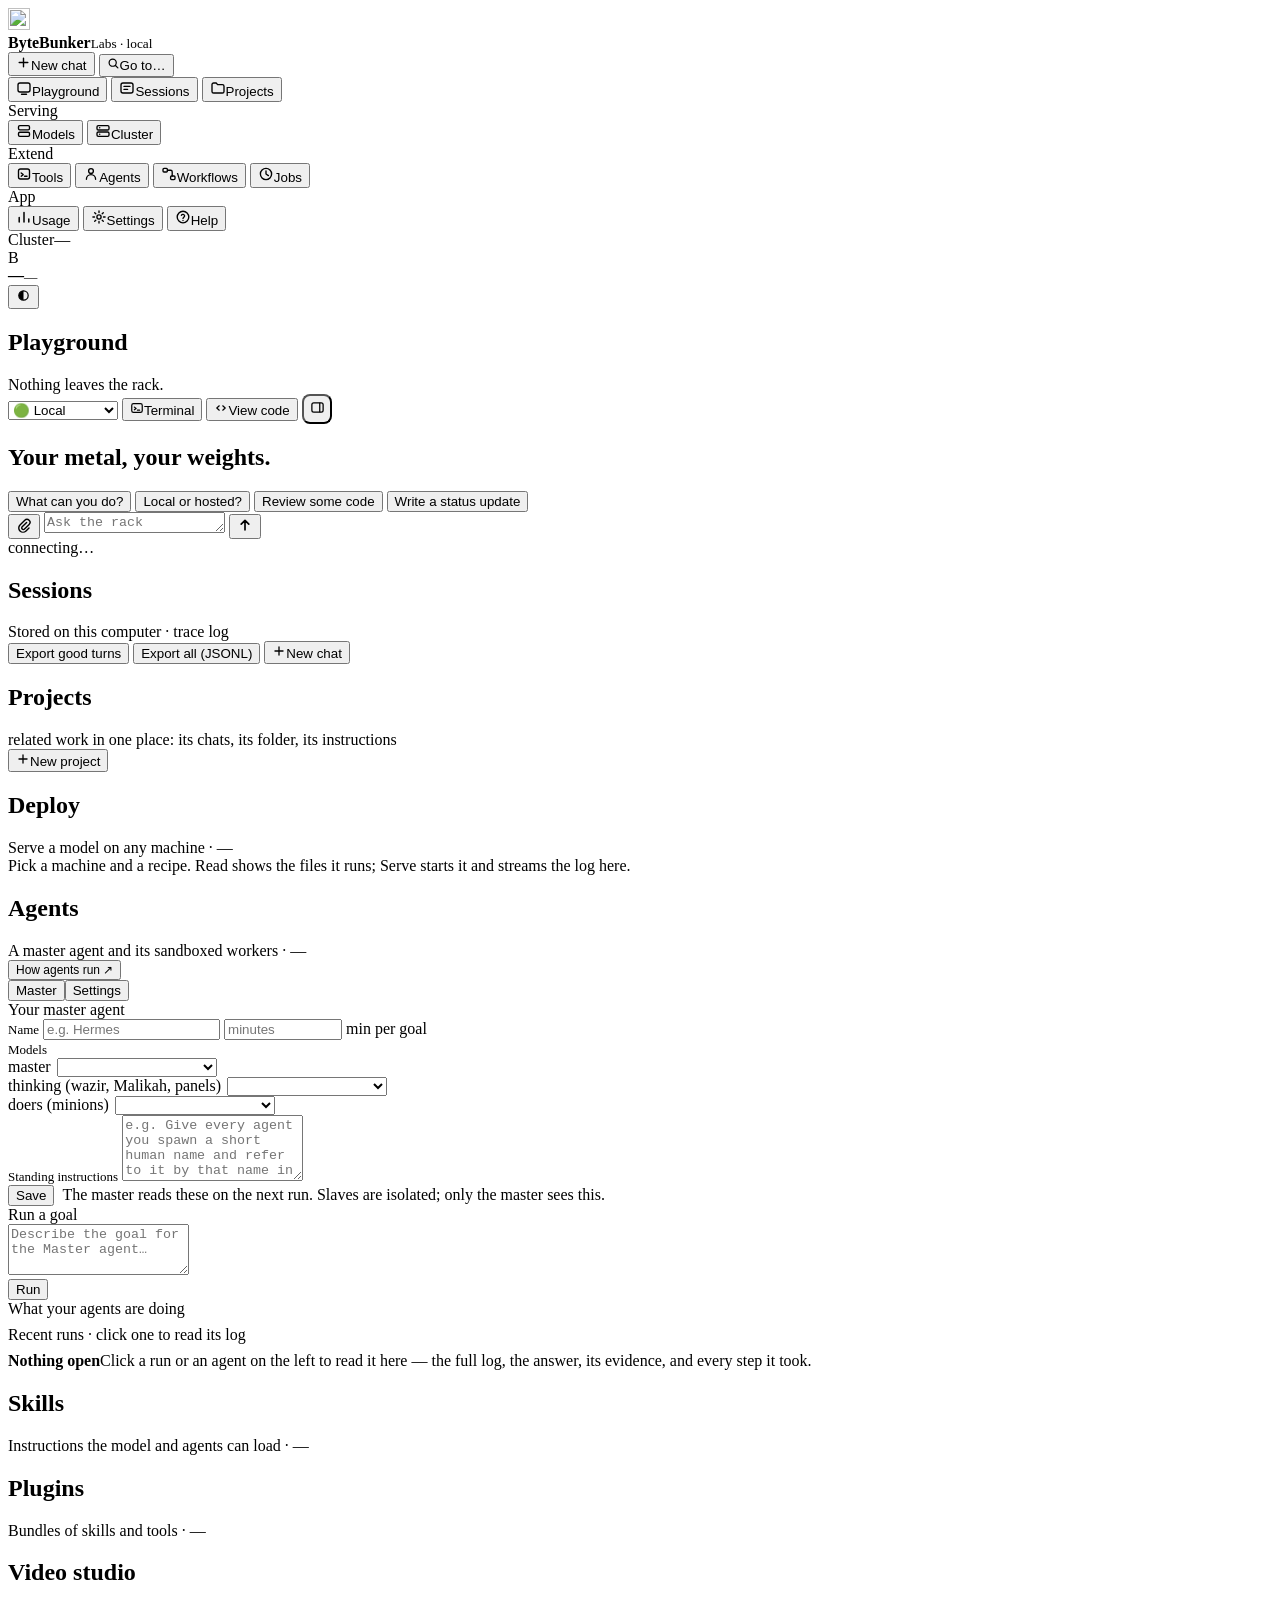
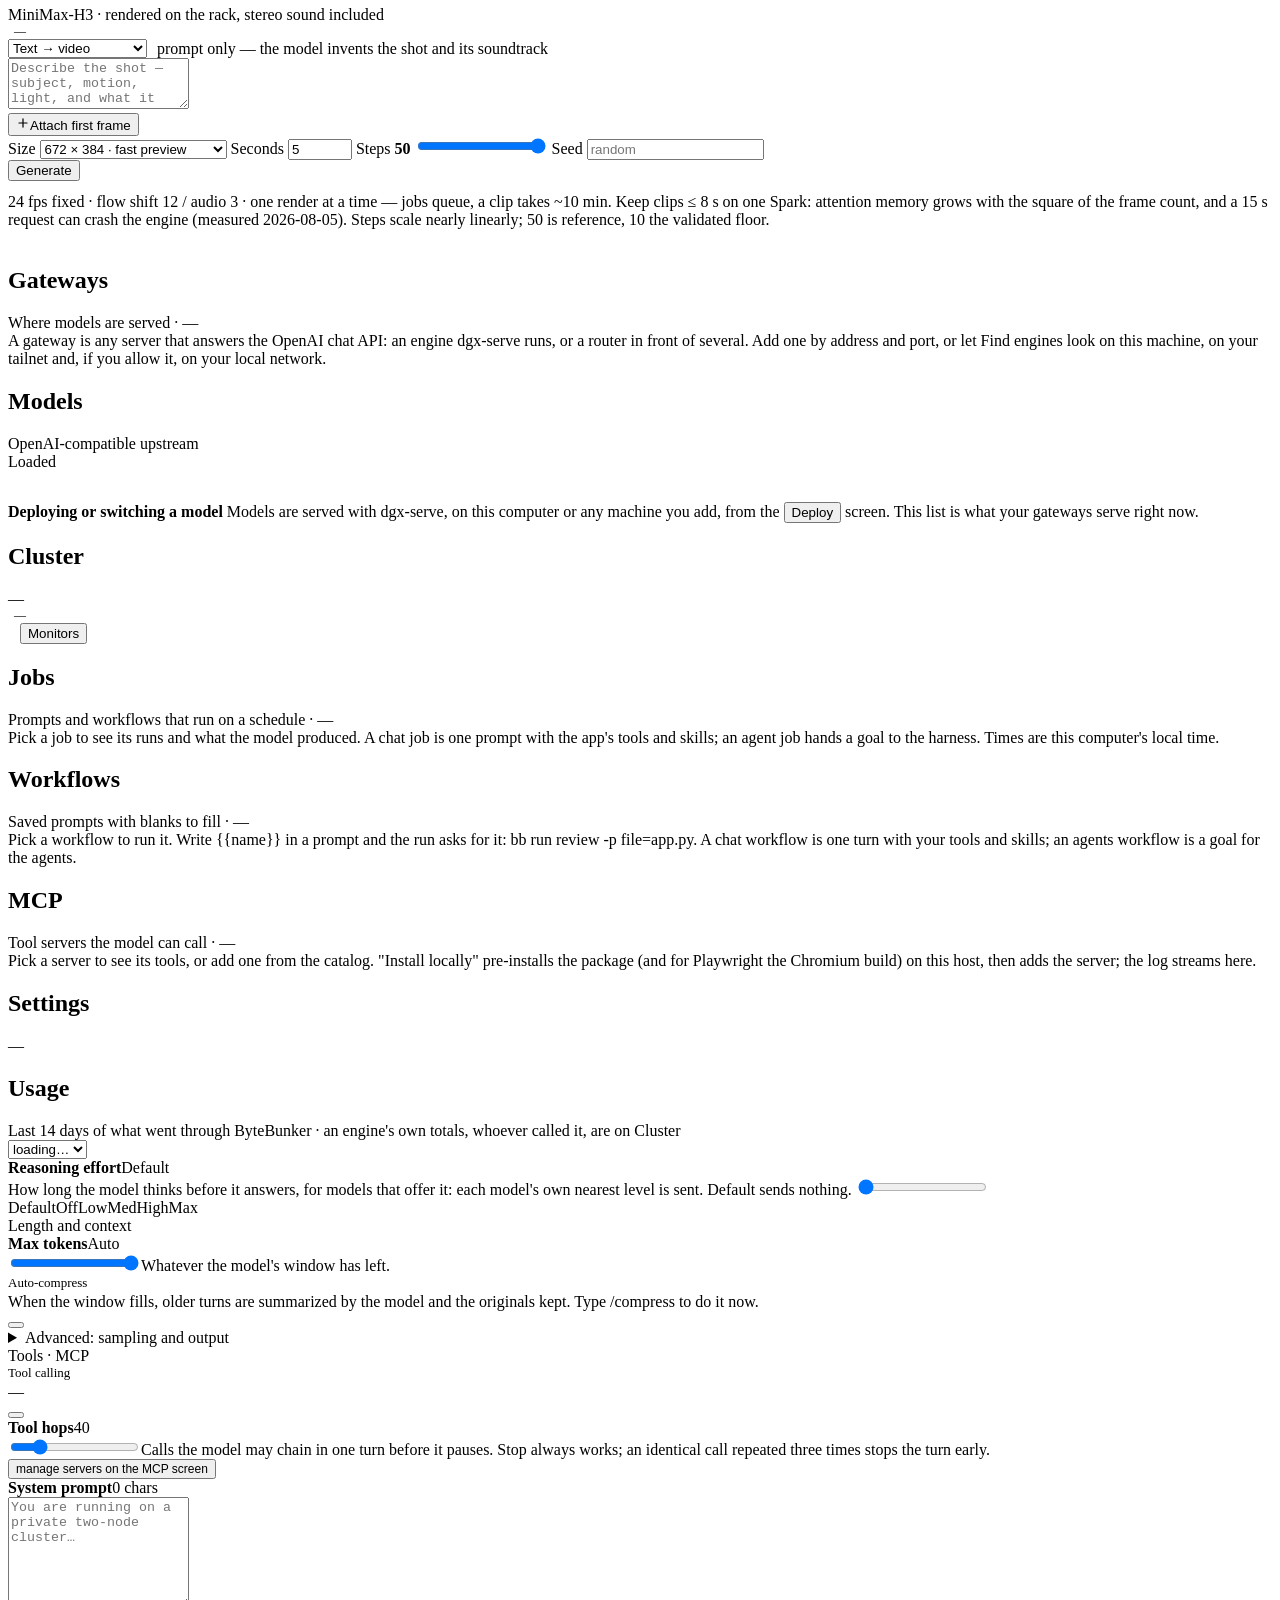
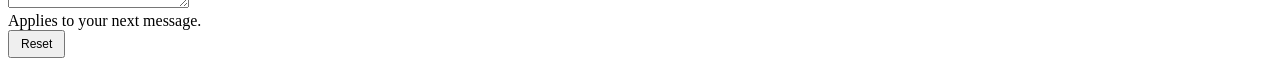
==== commit 637f754c: "Packaged apps use the system's certificates (the update check could not reach GitHub); deploying sta" ====
--- a/public/index.html
+++ b/public/index.html
@@ -368,7 +368,7 @@
     </section>
 
     <section class="screen" id="screen-usage">
-      <header><h1>Usage</h1><span class="sub">Last 14 days, from this app's own log</span></header>
+      <header><h1>Usage</h1><span class="sub">Last 14 days of what went through ByteBunker · an engine's own totals, whoever called it, are on Cluster</span></header>
       <div class="scroll" style="display:flex;flex-direction:column;gap:14px" id="usage-box"></div>
     </section>
   </main>
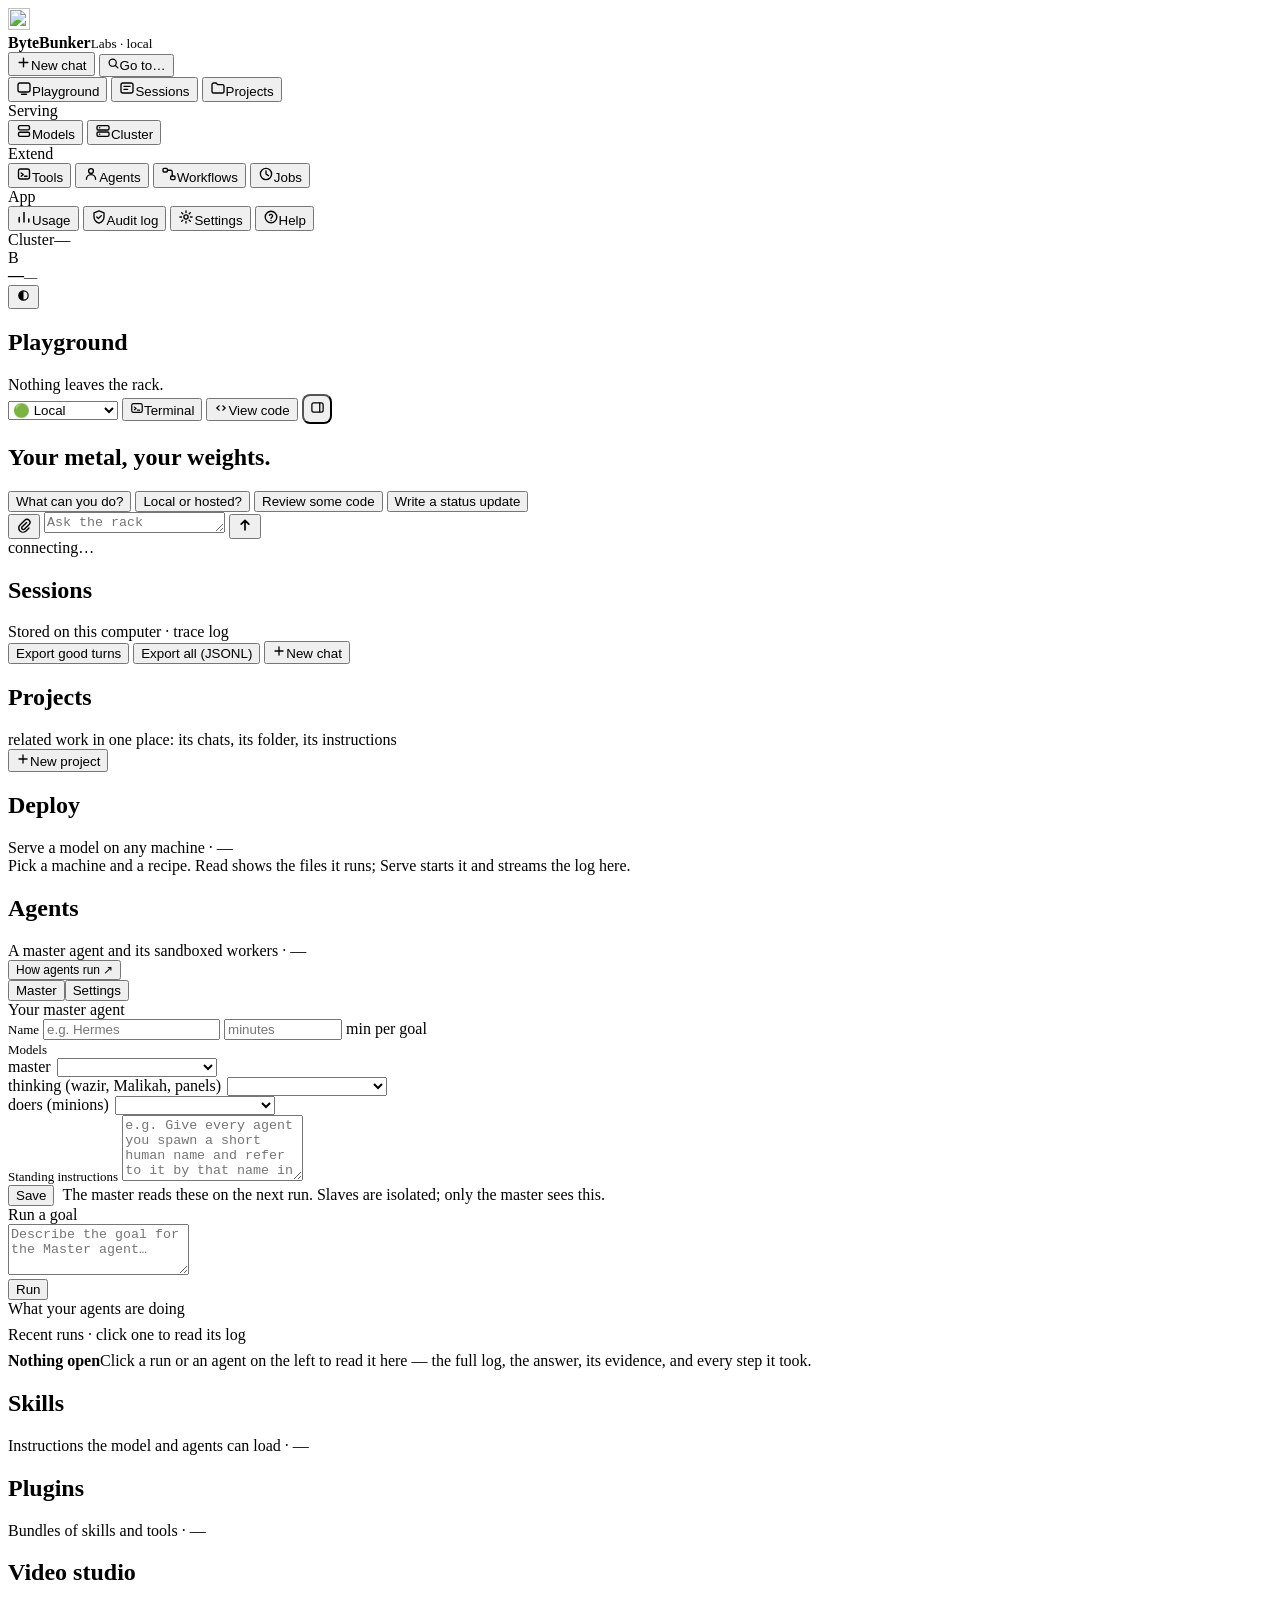
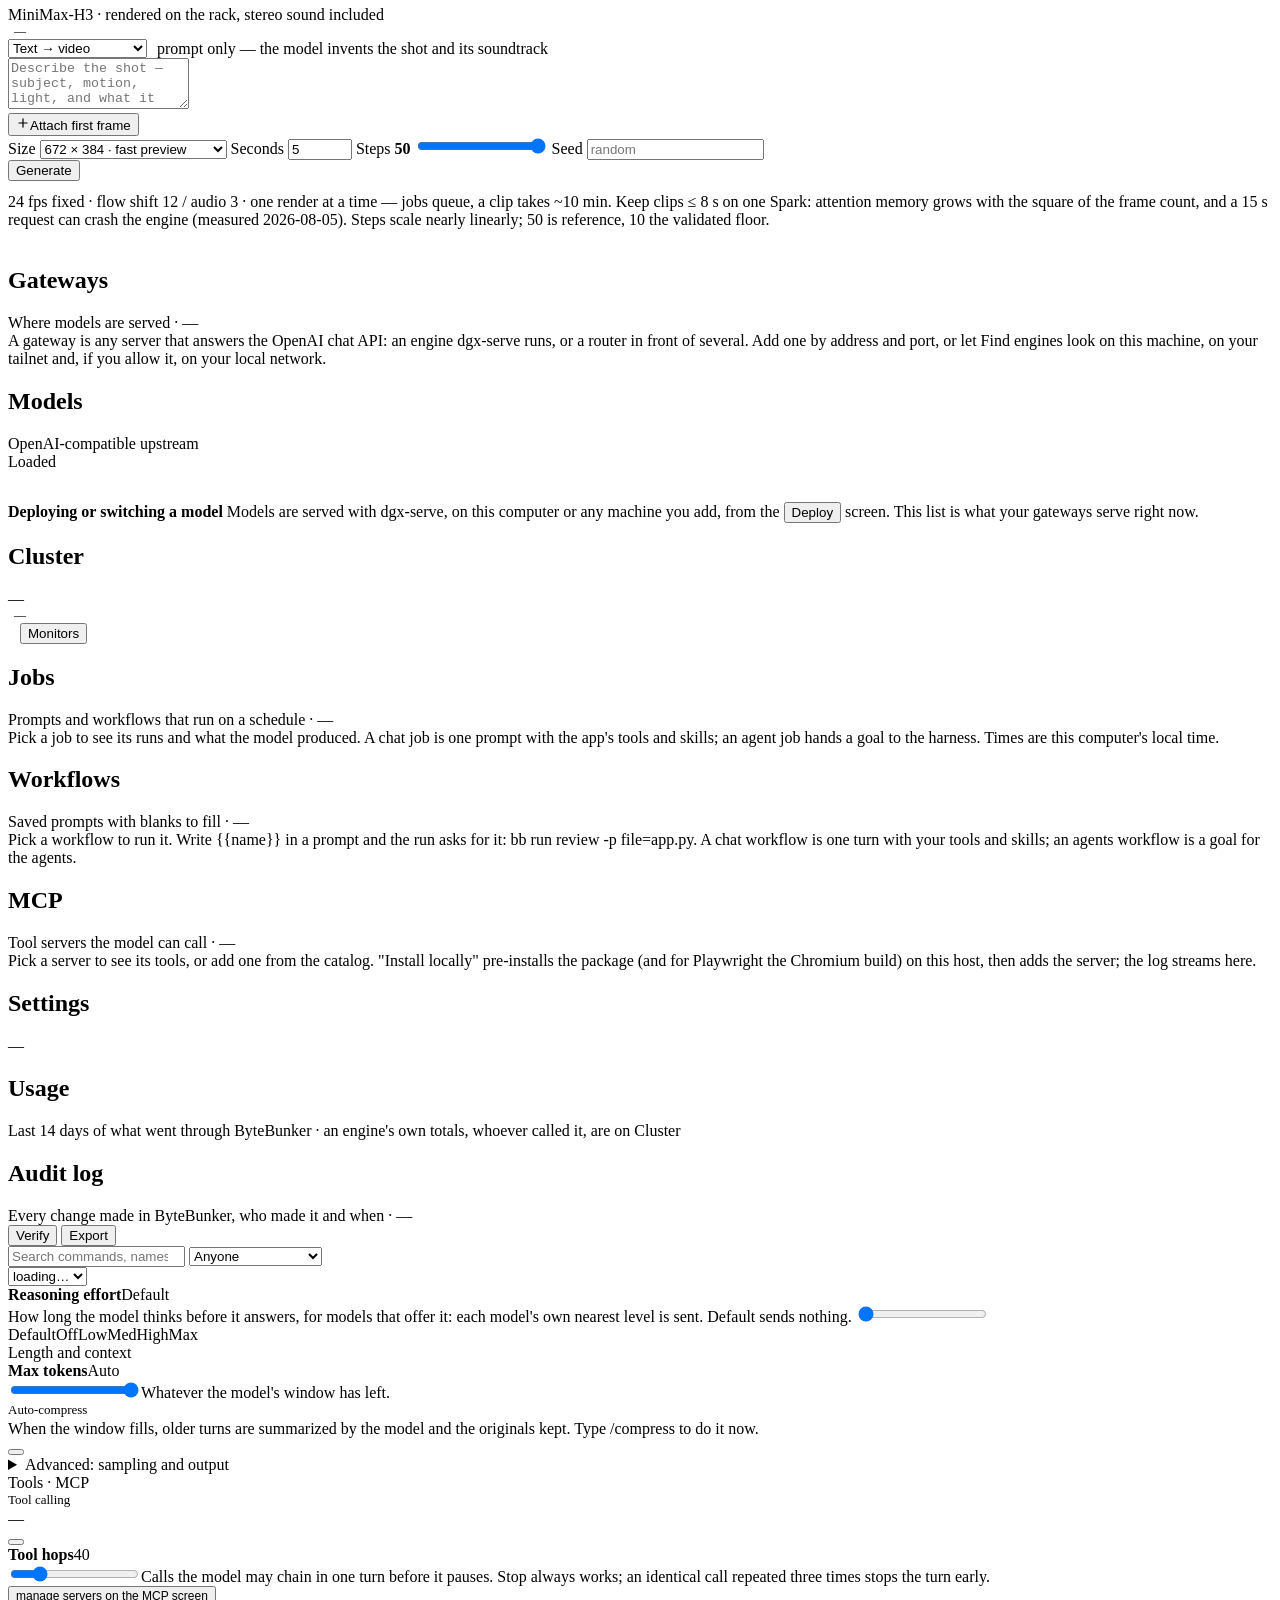
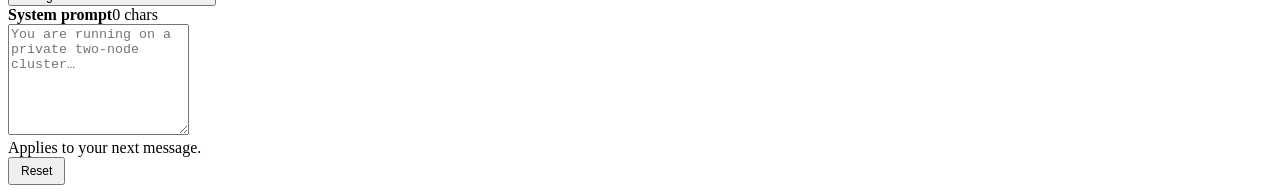
==== commit 9d283035: "Audit log: who changed what, when, and whether it worked; Stop serving on Models Every change made t" ====
--- a/public/index.html
+++ b/public/index.html
@@ -43,6 +43,7 @@
     <div class="nav-label">App</div>
     <nav class="nav">
       <button data-nav="usage"><svg width="16" height="16" viewBox="0 0 16 16" fill="none" stroke="currentColor" stroke-width="1.5" stroke-linecap="round"><path d="M3.2 13V8.4M8 13V3.4M12.8 13v-3.1"/></svg><span>Usage</span></button>
+      <button data-nav="audit"><svg width="16" height="16" viewBox="0 0 16 16" fill="none" stroke="currentColor" stroke-width="1.35" stroke-linecap="round" stroke-linejoin="round"><path d="M8 1.9l5 1.9v3.9c0 3-2.1 5.4-5 6.4-2.9-1-5-3.4-5-6.4V3.8z"/><path d="M5.8 8l1.6 1.6 2.9-3"/></svg><span>Audit log</span></button>
       <button data-nav="settings"><svg width="16" height="16" viewBox="0 0 16 16" fill="none" stroke="currentColor" stroke-width="1.35" stroke-linecap="round" stroke-linejoin="round"><circle cx="8" cy="8" r="2.1"/><path d="M8 1.9v1.6M8 12.5v1.6M3.7 3.7l1.1 1.1M11.2 11.2l1.1 1.1M1.9 8h1.6M12.5 8h1.6M3.7 12.3l1.1-1.1M11.2 4.8l1.1-1.1"/></svg><span>Settings</span></button>
       <button type="button" id="nav-help"><svg width="16" height="16" viewBox="0 0 16 16" fill="none" stroke="currentColor" stroke-width="1.35" stroke-linecap="round"><circle cx="8" cy="8" r="5.8"/><path d="M6.4 6.3a1.7 1.7 0 0 1 3.2.6c0 1.1-1.6 1.4-1.6 2.5M8 11.4v.1"/></svg><span>Help</span></button>
     </nav>
@@ -371,6 +372,19 @@
       <header><h1>Usage</h1><span class="sub">Last 14 days of what went through ByteBunker · an engine's own totals, whoever called it, are on Cluster</span></header>
       <div class="scroll" style="display:flex;flex-direction:column;gap:14px" id="usage-box"></div>
     </section>
+    <!-- Audit log -->
+    <section class="screen" id="screen-audit">
+      <header><h1>Audit log</h1><span class="sub">Every change made in ByteBunker, who made it and when · <span id="audit-sub">—</span></span><div class="grow"></div>
+        <button type="button" class="ghost-btn" id="audit-verify" title="Check that no line was changed, removed or reordered since it was written">Verify</button>
+        <button type="button" class="ghost-btn" id="audit-export" title="A copy of the whole log, as written, in your Downloads folder">Export</button></header>
+      <div class="audit-bar">
+        <div class="chat-tabs sub-tabs" id="audit-cats"></div>
+        <input type="search" id="audit-q" placeholder="Search commands, names, machines…" autocomplete="off" spellcheck="false">
+        <select id="audit-who" title="Who did it"><option value="">Anyone</option><option value="app">The app</option><option value="cli">bb (command line)</option><option value="job">Jobs</option></select>
+      </div>
+      <div class="hint audit-verdict" id="audit-verdict" hidden></div>
+      <div class="scroll" id="audit-list"></div>
+    </section>
   </main>
 
   <!-- right panel -->
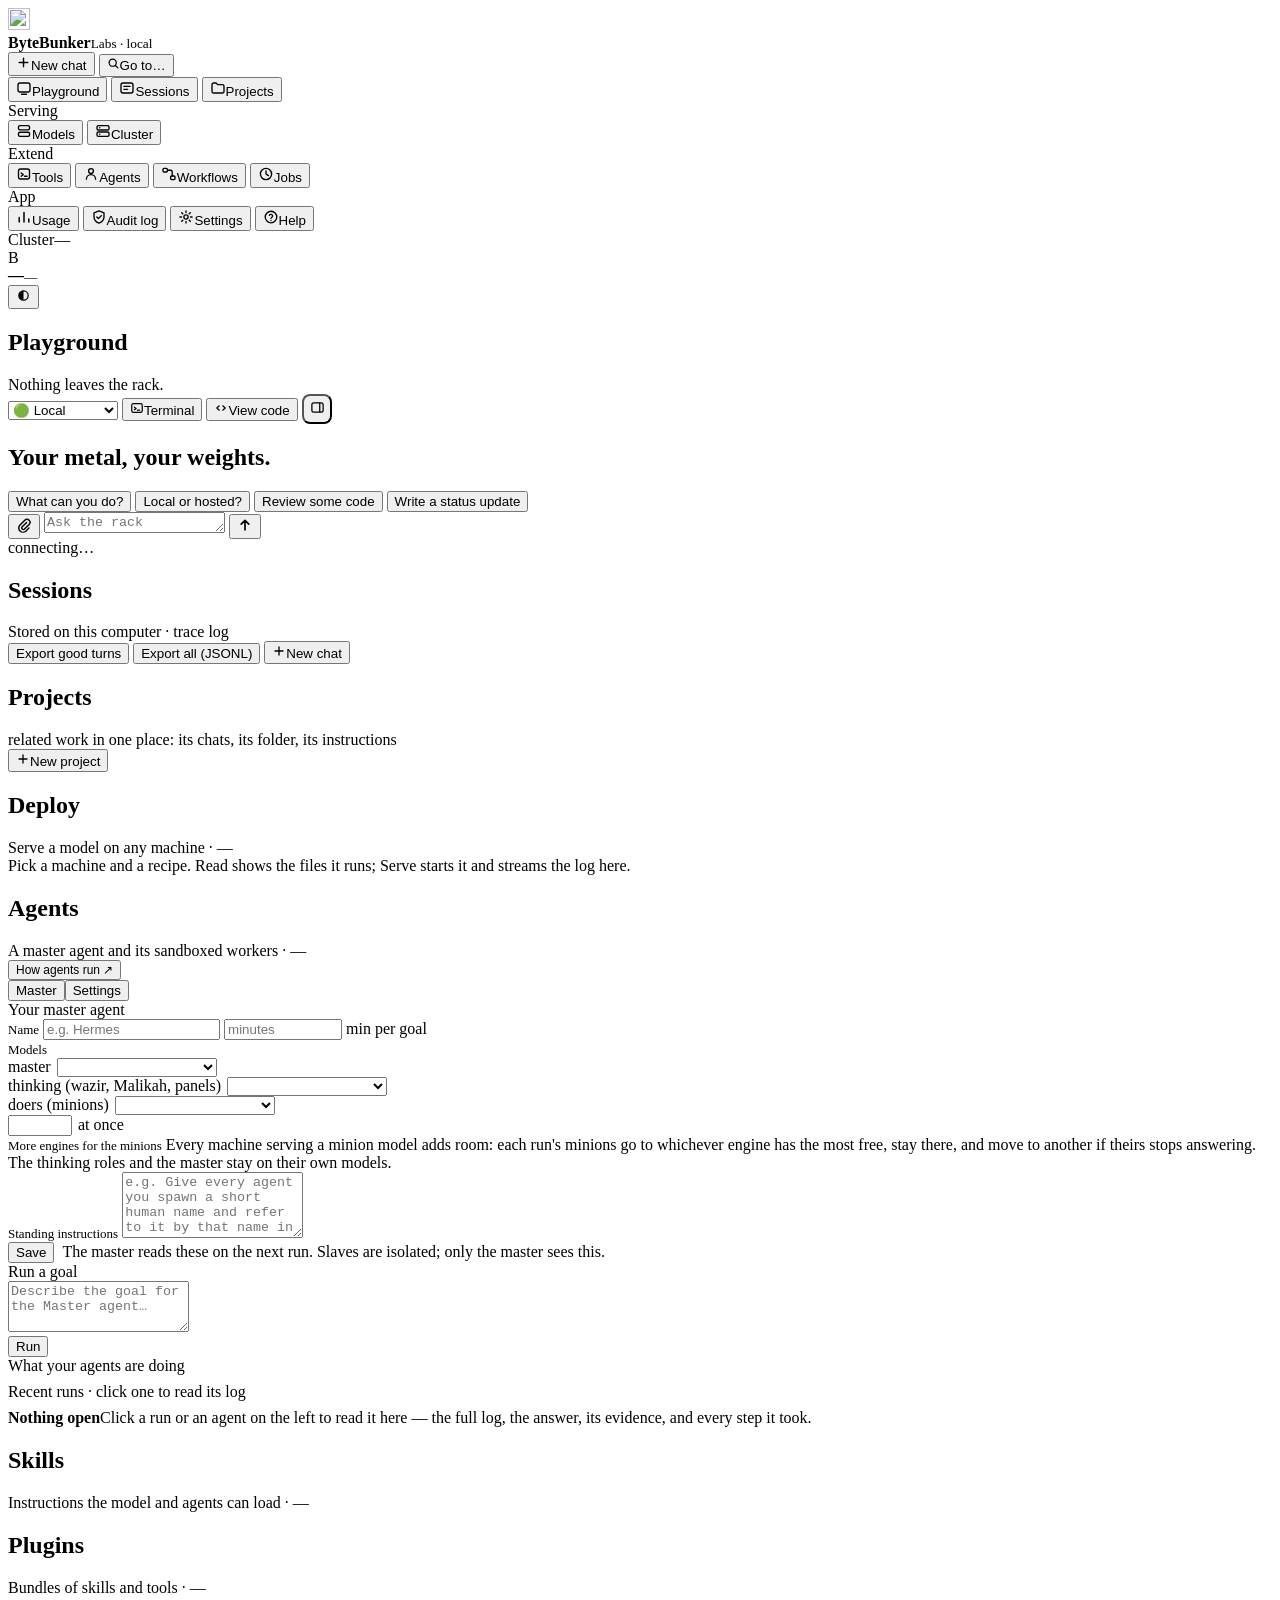
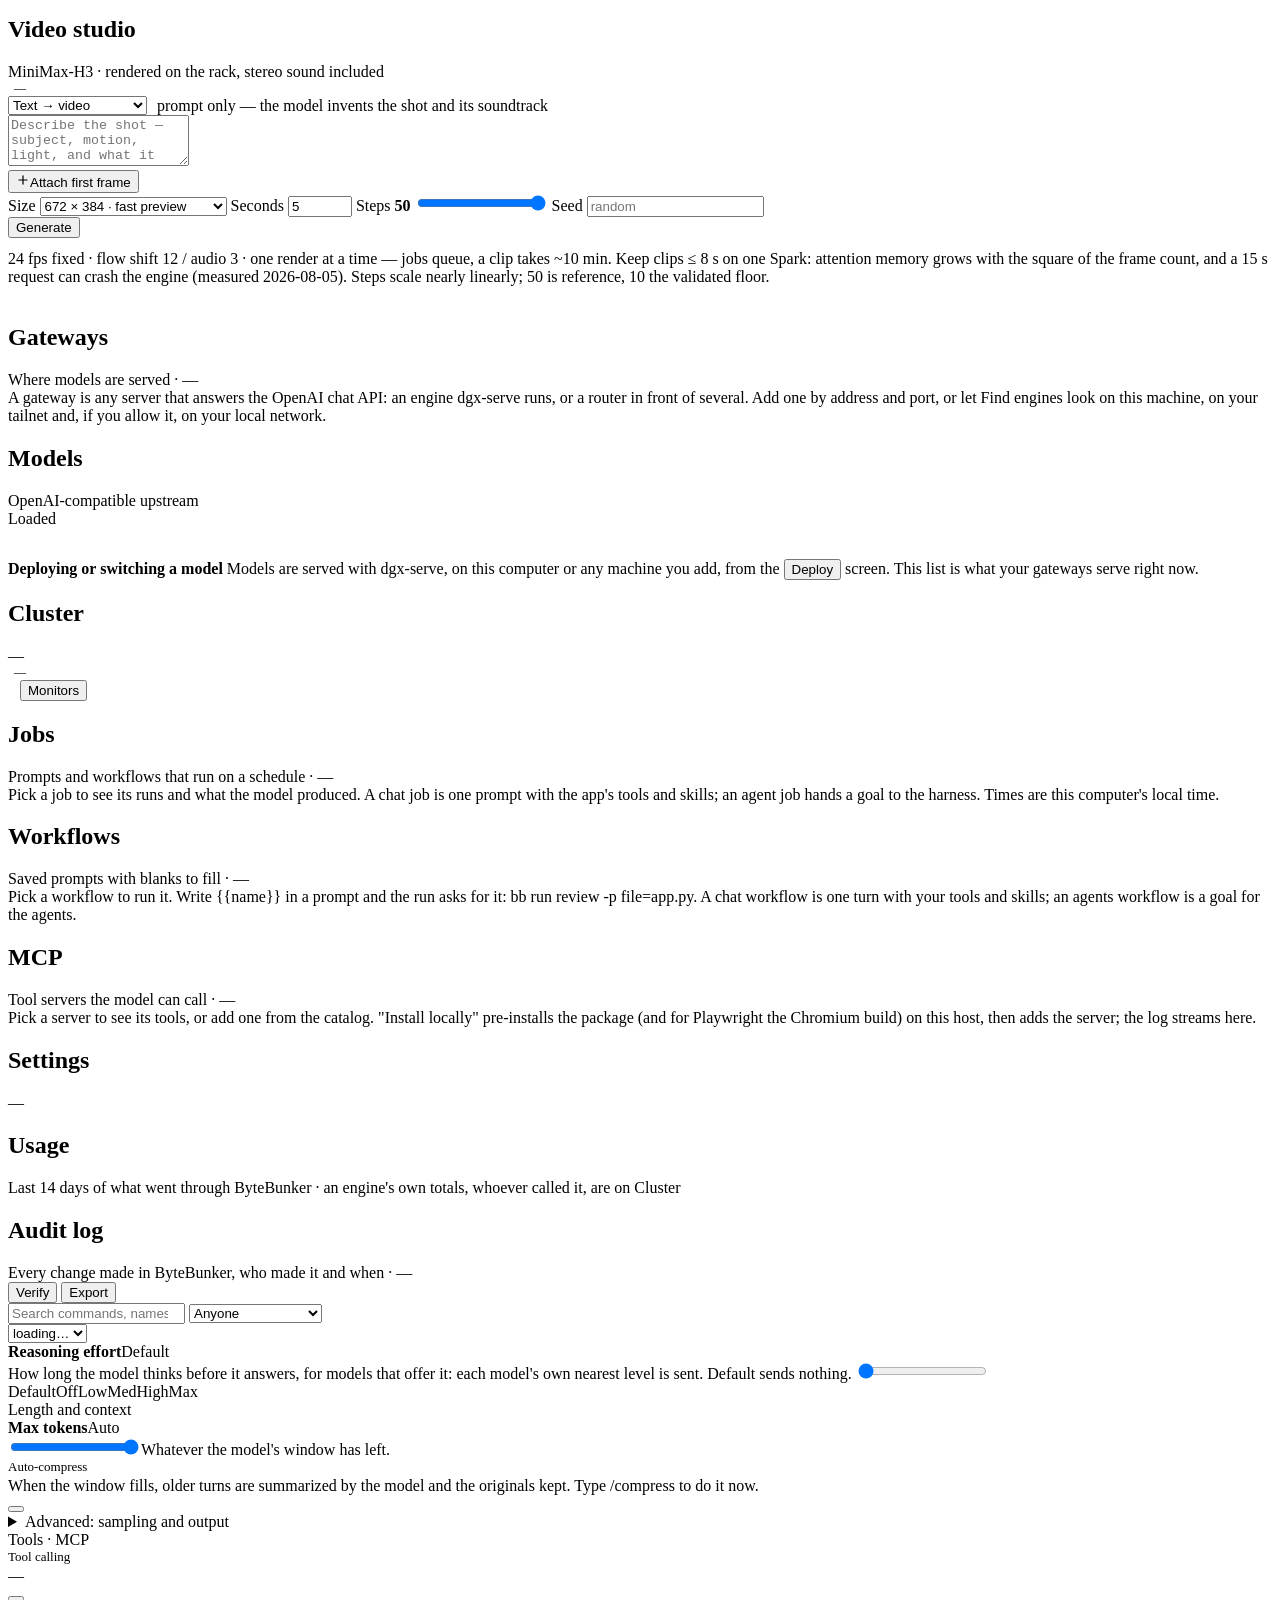
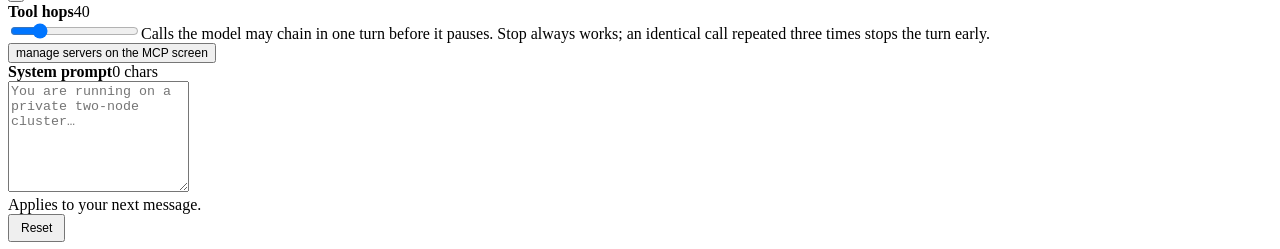
==== commit c60e2ec5: "Agents: minions spread over several engines; a goal on this computer stops with the app; a goal with" ====
--- a/public/index.html
+++ b/public/index.html
@@ -172,6 +172,13 @@
             <label class="hint" style="display:flex;align-items:center;gap:6px">master <select class="text-input" id="model-master" style="min-width:160px"></select></label>
             <label class="hint" style="display:flex;align-items:center;gap:6px">thinking (wazir, Malikah, panels) <select class="text-input" id="model-thinking" style="min-width:160px"></select></label>
             <label class="hint" style="display:flex;align-items:center;gap:6px">doers (minions) <select class="text-input" id="model-slave" style="min-width:160px"></select></label>
+            <label class="hint" style="display:flex;align-items:center;gap:6px"><input type="number" class="text-input" id="minion-slots" min="1" max="64" style="width:56px"> at once</label>
+          </div>
+          <div class="prow">
+            <b style="font-size:13px;font-weight:500">More engines for the minions</b>
+            <span class="hint">Every machine serving a minion model adds room: each run's minions go to whichever engine has the most free, stay there, and move to another if theirs stops answering. The thinking roles and the master stay on their own models.</span>
+            <div id="minion-pool" class="pool-list"></div>
+            <span class="hint" id="minion-pool-now"></span>
           </div>
           <div class="prow">
             <b style="font-size:13px;font-weight:500">Standing instructions</b>
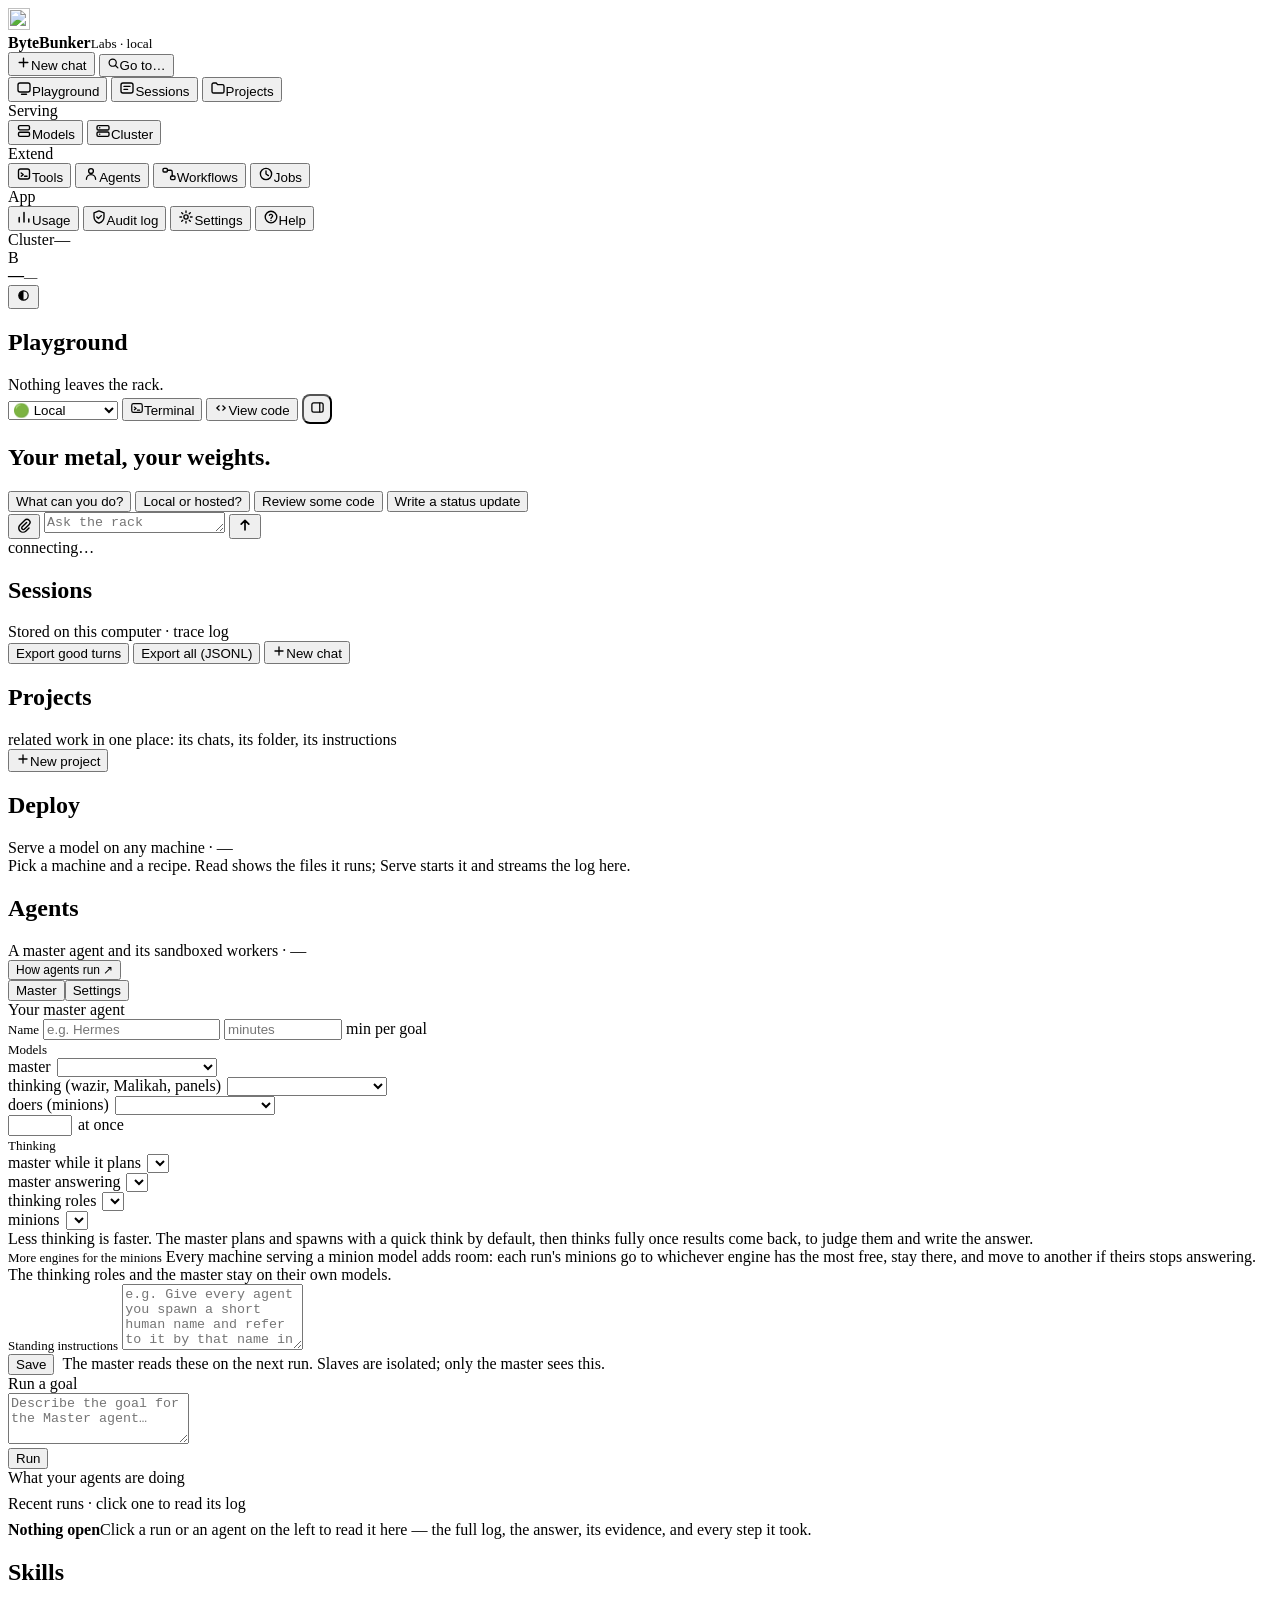
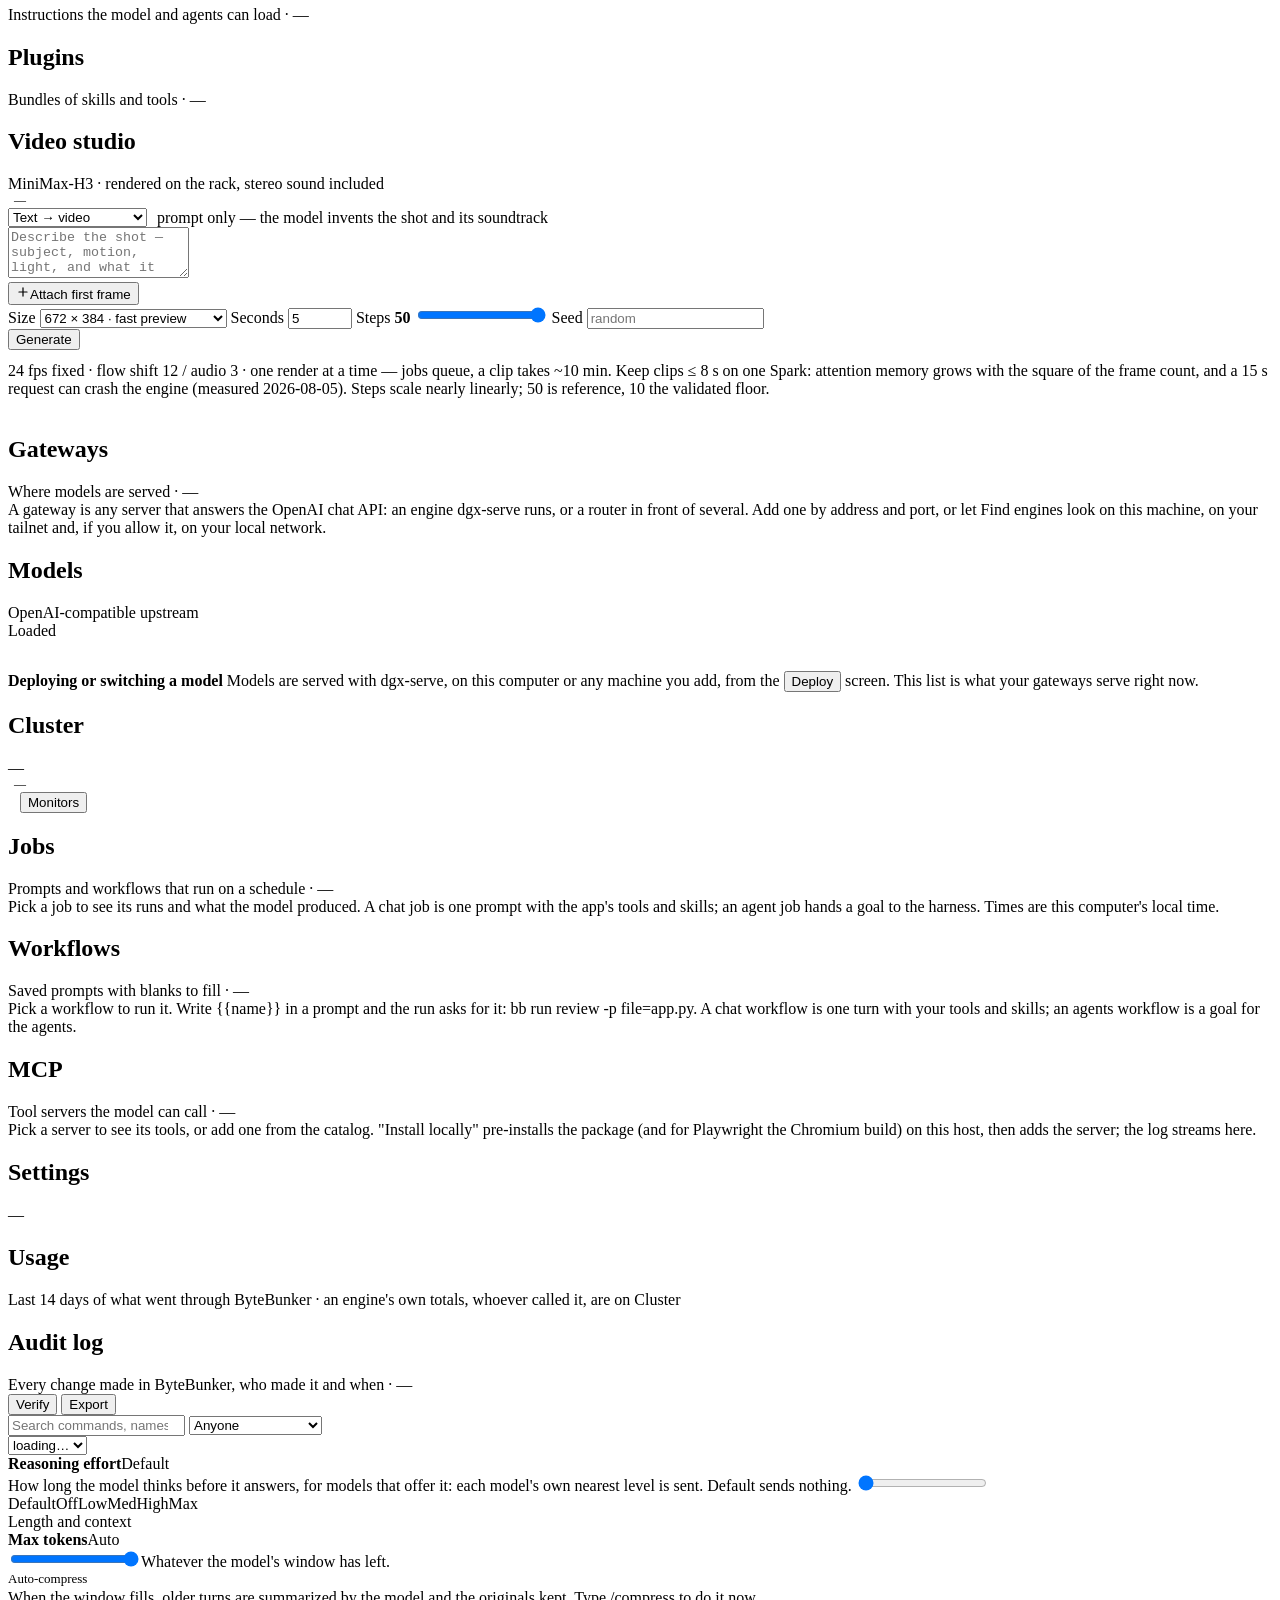
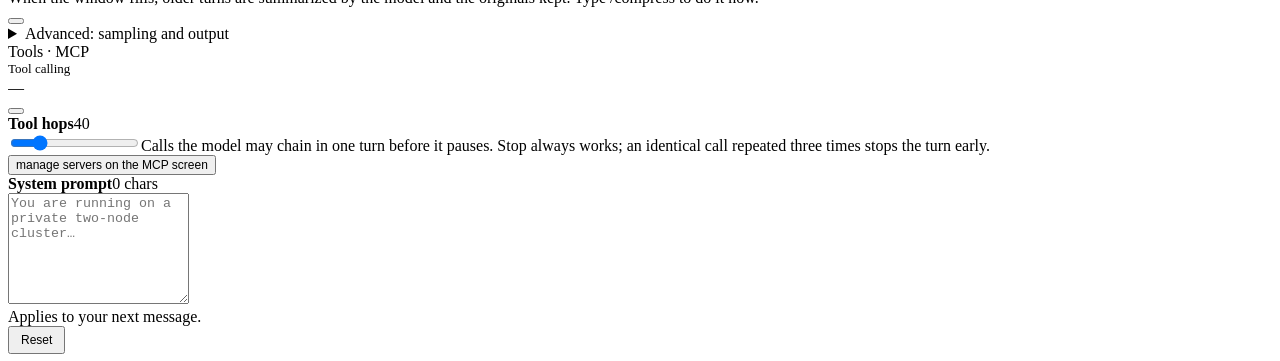
==== commit fec6e89c: "0.7.2: the answer on top of the Agents screen; thinking per role; a simple question in three rounds " ====
--- a/public/index.html
+++ b/public/index.html
@@ -174,6 +174,14 @@
             <label class="hint" style="display:flex;align-items:center;gap:6px">doers (minions) <select class="text-input" id="model-slave" style="min-width:160px"></select></label>
             <label class="hint" style="display:flex;align-items:center;gap:6px"><input type="number" class="text-input" id="minion-slots" min="1" max="64" style="width:56px"> at once</label>
           </div>
+          <div class="prow" style="flex-direction:row;flex-wrap:wrap;gap:14px;align-items:center">
+            <b style="font-size:13px;font-weight:500;white-space:nowrap">Thinking</b>
+            <label class="hint" style="display:flex;align-items:center;gap:6px">master while it plans <select class="text-input effort-sel" id="effort-master-plan" data-key="master_plan_effort" data-plan="1"></select></label>
+            <label class="hint" style="display:flex;align-items:center;gap:6px">master answering <select class="text-input effort-sel" id="effort-master" data-key="master_effort"></select></label>
+            <label class="hint" style="display:flex;align-items:center;gap:6px">thinking roles <select class="text-input effort-sel" id="effort-thinking" data-key="thinking_effort"></select></label>
+            <label class="hint" style="display:flex;align-items:center;gap:6px">minions <select class="text-input effort-sel" id="effort-fast" data-key="fast_effort"></select></label>
+            <span class="hint" style="flex-basis:100%">Less thinking is faster. The master plans and spawns with a quick think by default, then thinks fully once results come back, to judge them and write the answer.</span>
+          </div>
           <div class="prow">
             <b style="font-size:13px;font-weight:500">More engines for the minions</b>
             <span class="hint">Every machine serving a minion model adds room: each run's minions go to whichever engine has the most free, stay there, and move to another if theirs stops answering. The thinking roles and the master stay on their own models.</span>
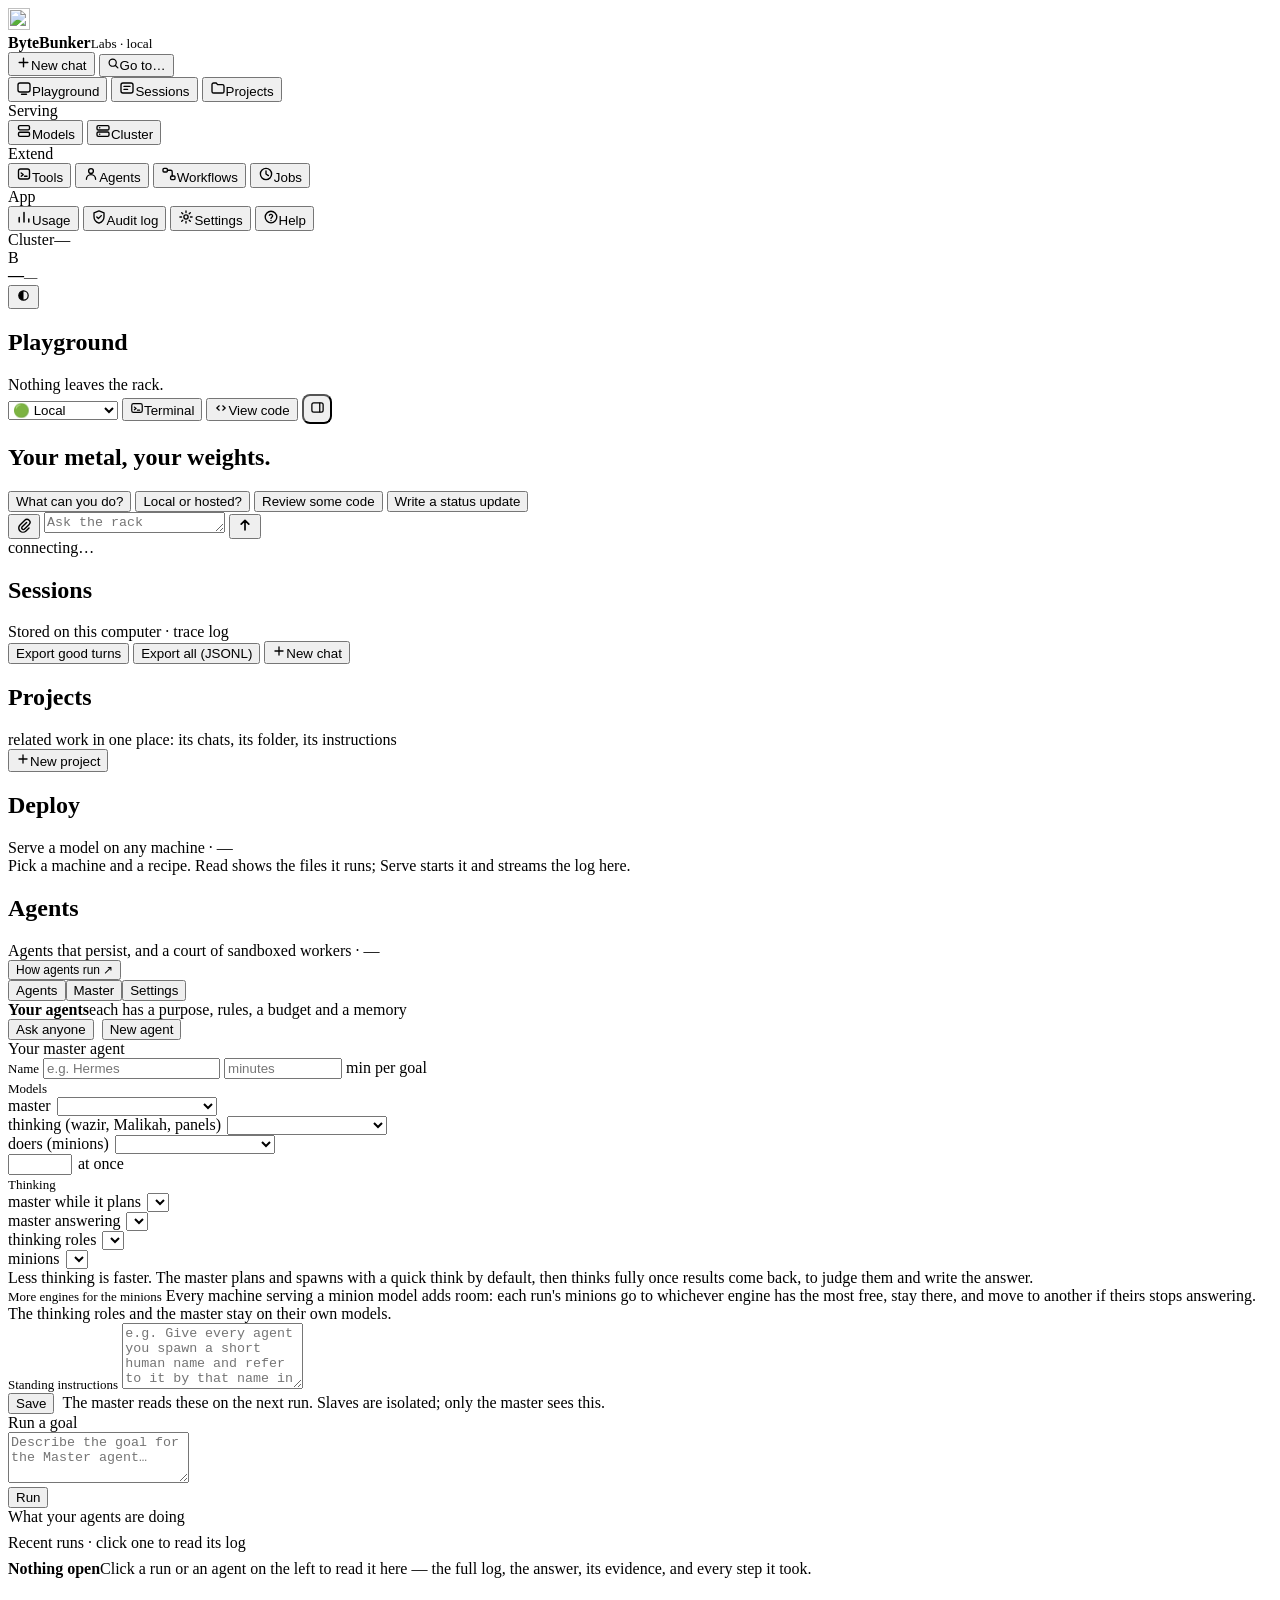
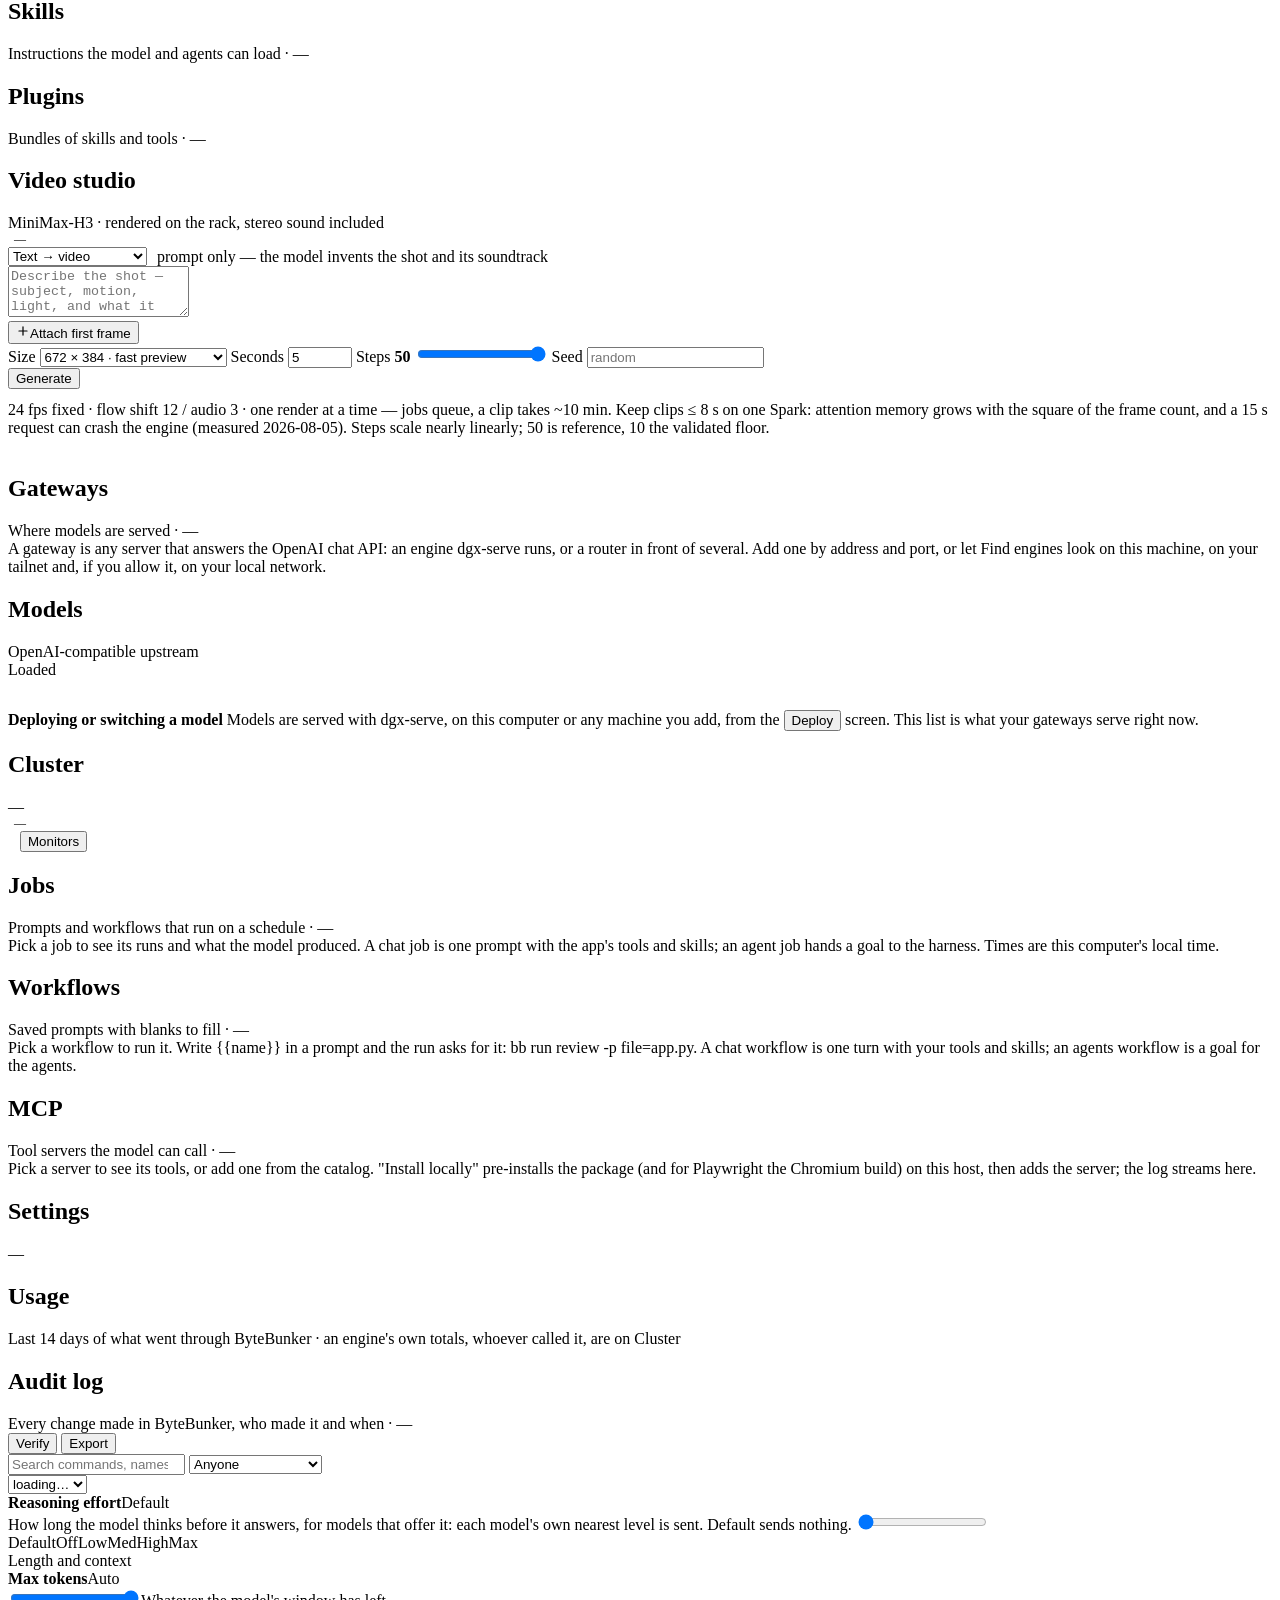
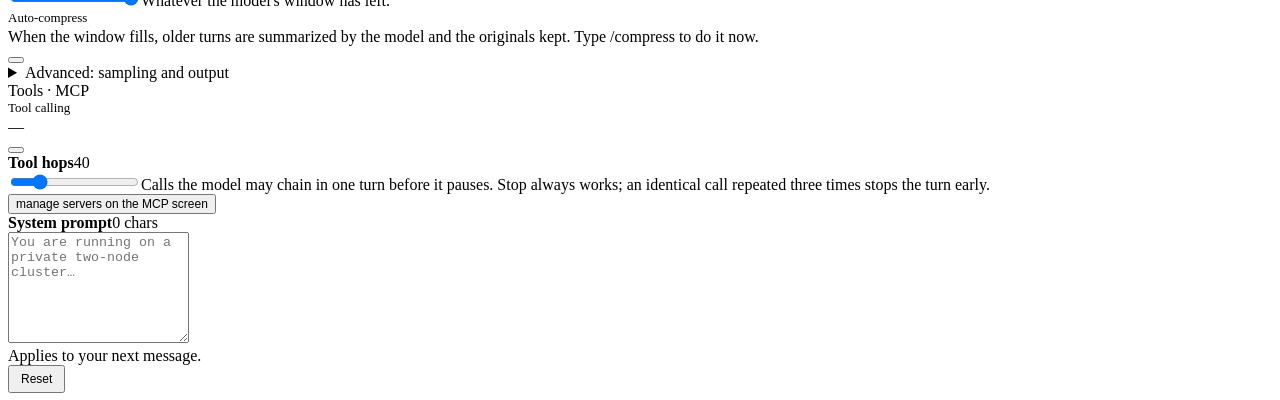
==== commit ff463b35: "0.9.0: agents that persist, with memory, channels, rules and a model router An agent is a folder wit" ====
--- a/public/index.html
+++ b/public/index.html
@@ -153,10 +153,18 @@
     </section>
 
     <section class="screen" id="screen-agents">
-      <header><h1>Agents</h1><span class="sub">A master agent and its sandboxed workers · <span id="agents-sub">—</span></span><div class="grow"></div><button type="button" class="ghost-btn" id="agents-how" style="font-size:12px" title="On bytebunkerlabs.ai: how agents run, their sandbox and their access to your data">How agents run ↗</button></header>
-      <div class="chat-tabs sub-tabs" id="agents-tabs"><button class="on" data-atab="master">Master</button><button data-atab="settings">Settings</button></div>
+      <header><h1>Agents</h1><span class="sub">Agents that persist, and a court of sandboxed workers · <span id="agents-sub">—</span></span><div class="grow"></div><button type="button" class="ghost-btn" id="agents-how" style="font-size:12px" title="On bytebunkerlabs.ai: how agents run, their sandbox and their access to your data">How agents run ↗</button></header>
+      <div class="chat-tabs sub-tabs" id="agents-tabs"><button class="on" data-atab="agents">Agents</button><button data-atab="master">Master</button><button data-atab="settings">Settings</button></div>
       <div class="scroll agents-grid">
         <div class="agents-left">
+        <div class="card" id="pa-box" data-apane="agents">
+          <div class="skill-head"><div class="skill-id"><b>Your agents</b><span class="src" id="pa-sub">each has a purpose, rules, a budget and a memory</span></div>
+            <span style="display:flex;gap:8px"><button class="ghost-btn" id="pa-ask-any" type="button" title="An ask to no agent in particular: the concierge answers, or hands it to the agent whose purpose fits">Ask anyone</button><button class="solid-btn" id="pa-new" type="button">New agent</button></span></div>
+          <div id="pa-form"></div>
+          <div id="pa-list" class="cards-col"></div>
+        </div>
+        <div class="card" id="pa-models" data-apane="agents"></div>
+        <div class="card" id="pa-channels" data-apane="agents"></div>
         <div class="card" id="agents-summary" data-apane="master"></div>
         <div id="agents-topology" class="card" data-apane="settings"></div>
         <div class="card" id="agents-master" data-apane="settings">
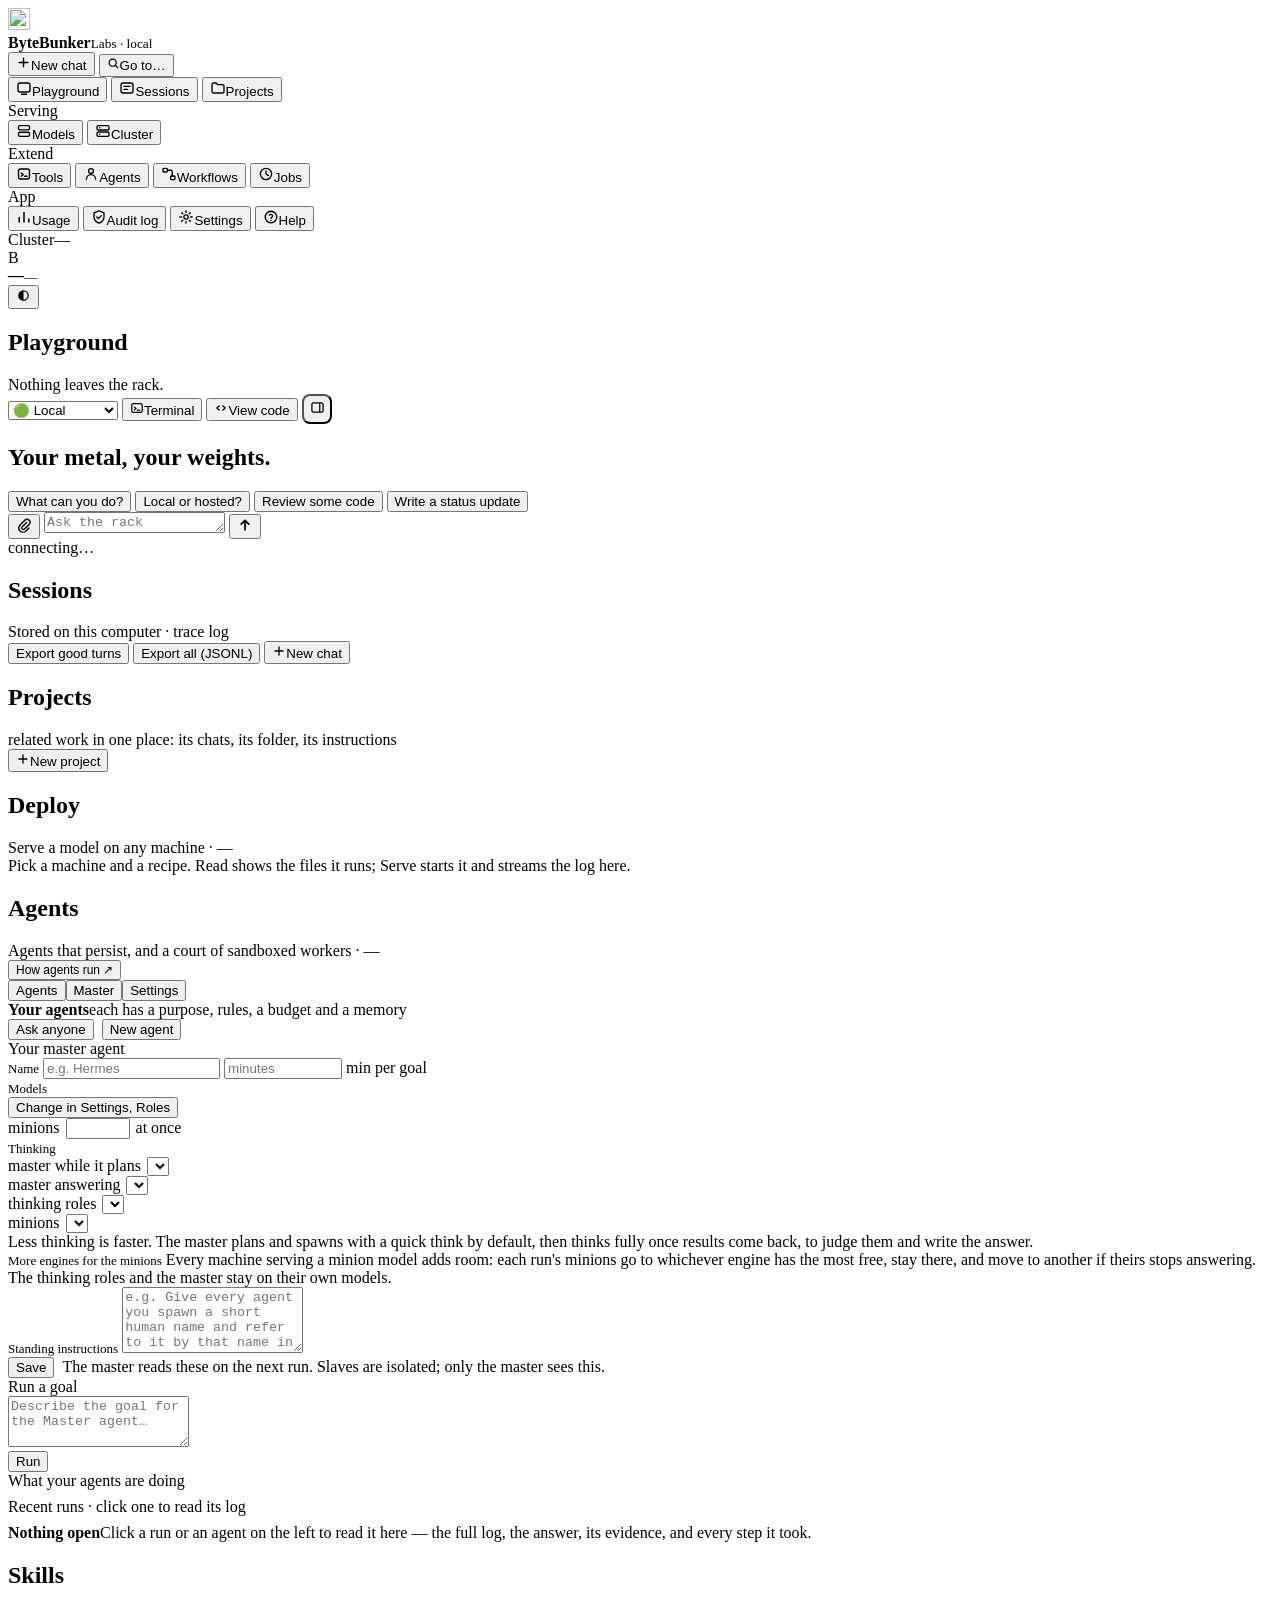
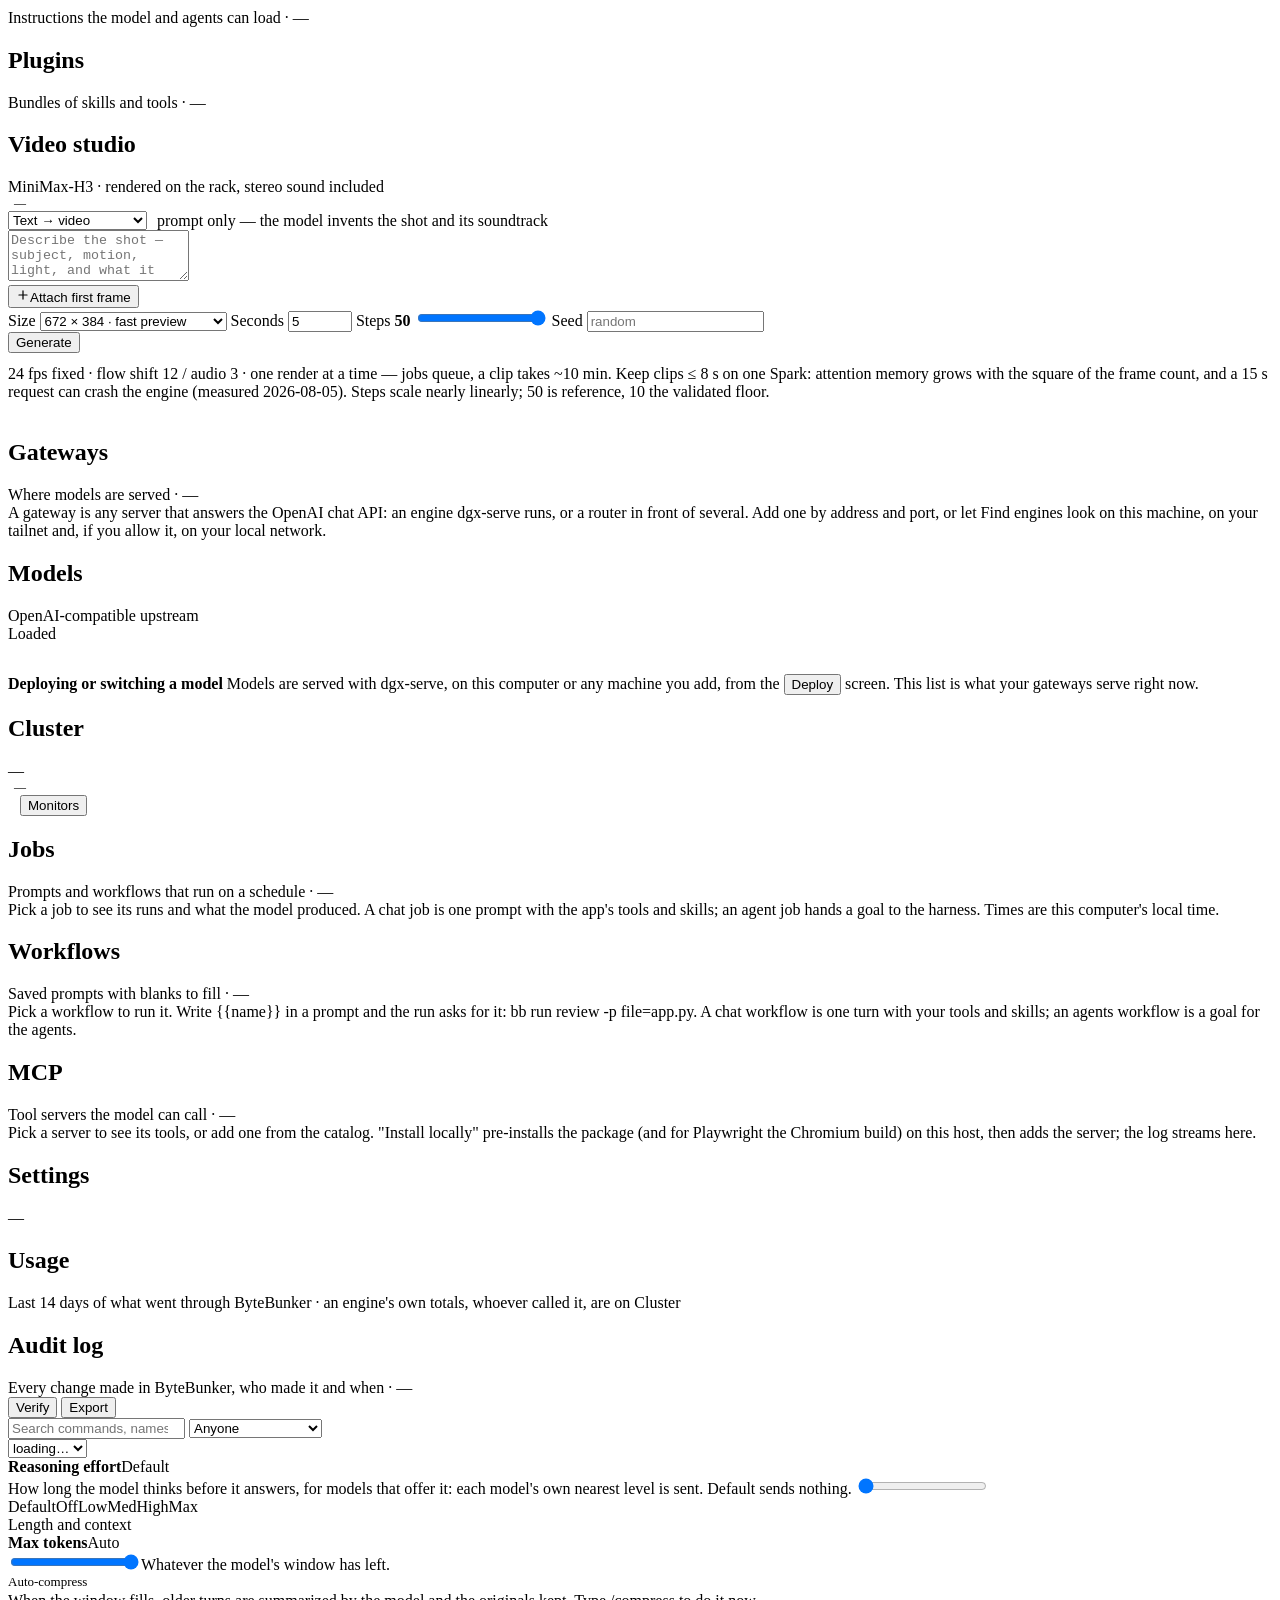
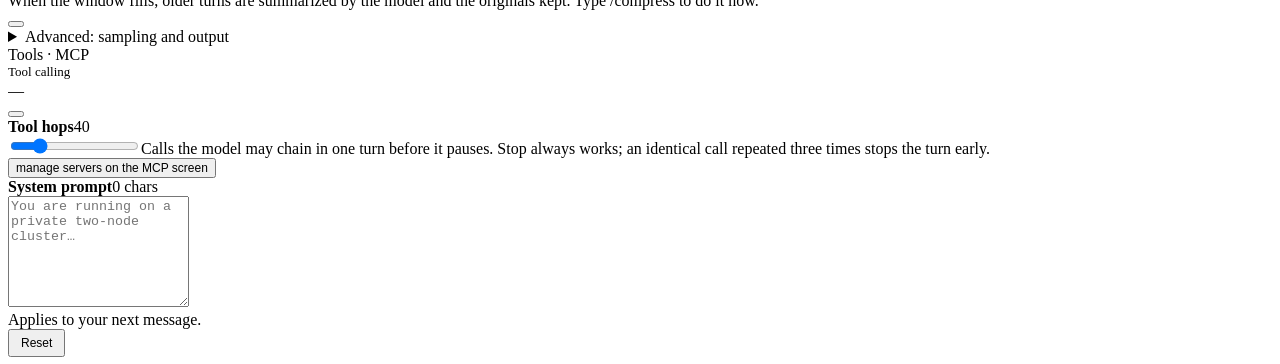
==== commit 36214c11: "0.9.1: the court runs on the app's roles; the old recipes and the Prometheus fallback are gone Agent" ====
--- a/public/index.html
+++ b/public/index.html
@@ -177,10 +177,9 @@
           </div>
           <div class="prow" style="flex-direction:row;align-items:center;gap:10px;flex-wrap:wrap">
             <b style="font-size:13px;font-weight:500;white-space:nowrap">Models</b>
-            <label class="hint" style="display:flex;align-items:center;gap:6px">master <select class="text-input" id="model-master" style="min-width:160px"></select></label>
-            <label class="hint" style="display:flex;align-items:center;gap:6px">thinking (wazir, Malikah, panels) <select class="text-input" id="model-thinking" style="min-width:160px"></select></label>
-            <label class="hint" style="display:flex;align-items:center;gap:6px">doers (minions) <select class="text-input" id="model-slave" style="min-width:160px"></select></label>
-            <label class="hint" style="display:flex;align-items:center;gap:6px"><input type="number" class="text-input" id="minion-slots" min="1" max="64" style="width:56px"> at once</label>
+            <span class="hint" id="court-models" style="display:flex;gap:14px;flex-wrap:wrap"></span>
+            <button type="button" class="linky" id="court-models-roles">Change in Settings, Roles</button>
+            <label class="hint" style="display:flex;align-items:center;gap:6px">minions <input type="number" class="text-input" id="minion-slots" min="1" max="64" style="width:56px"> at once</label>
           </div>
           <div class="prow" style="flex-direction:row;flex-wrap:wrap;gap:14px;align-items:center">
             <b style="font-size:13px;font-weight:500;white-space:nowrap">Thinking</b>
